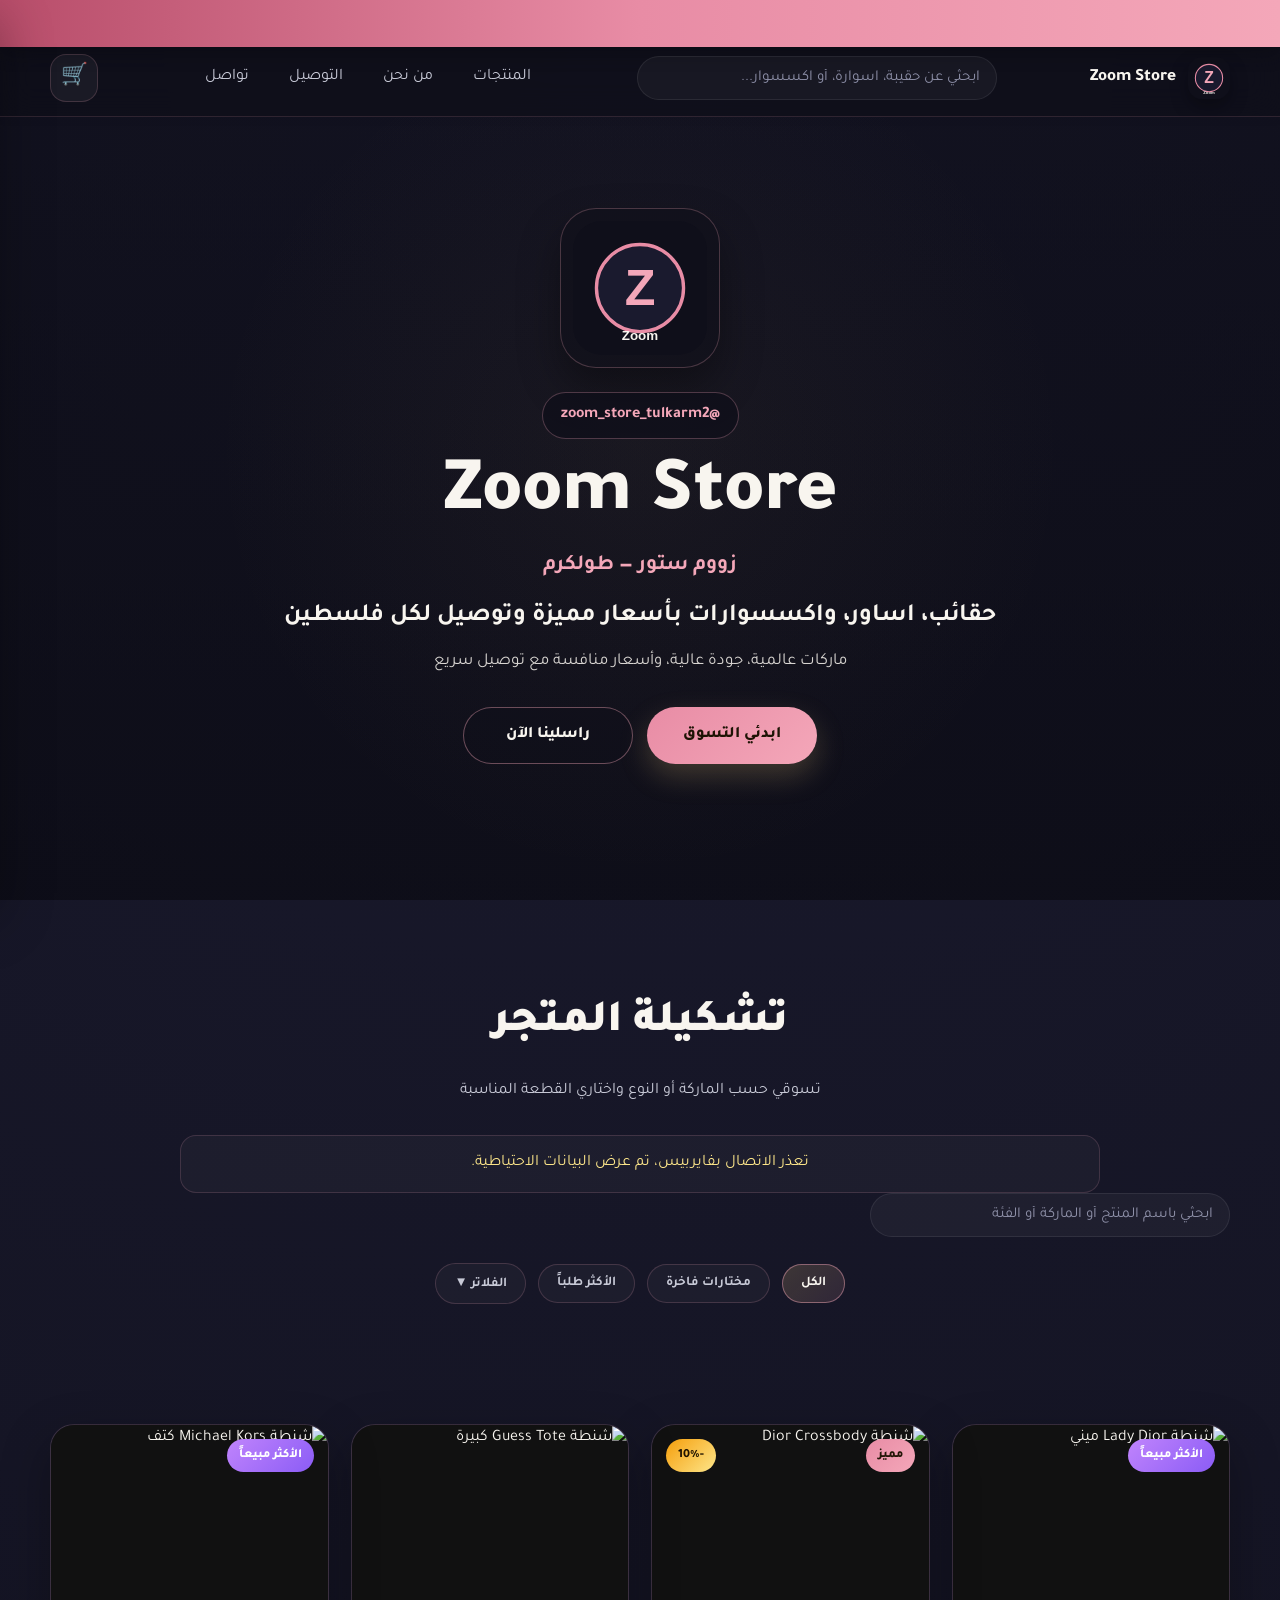
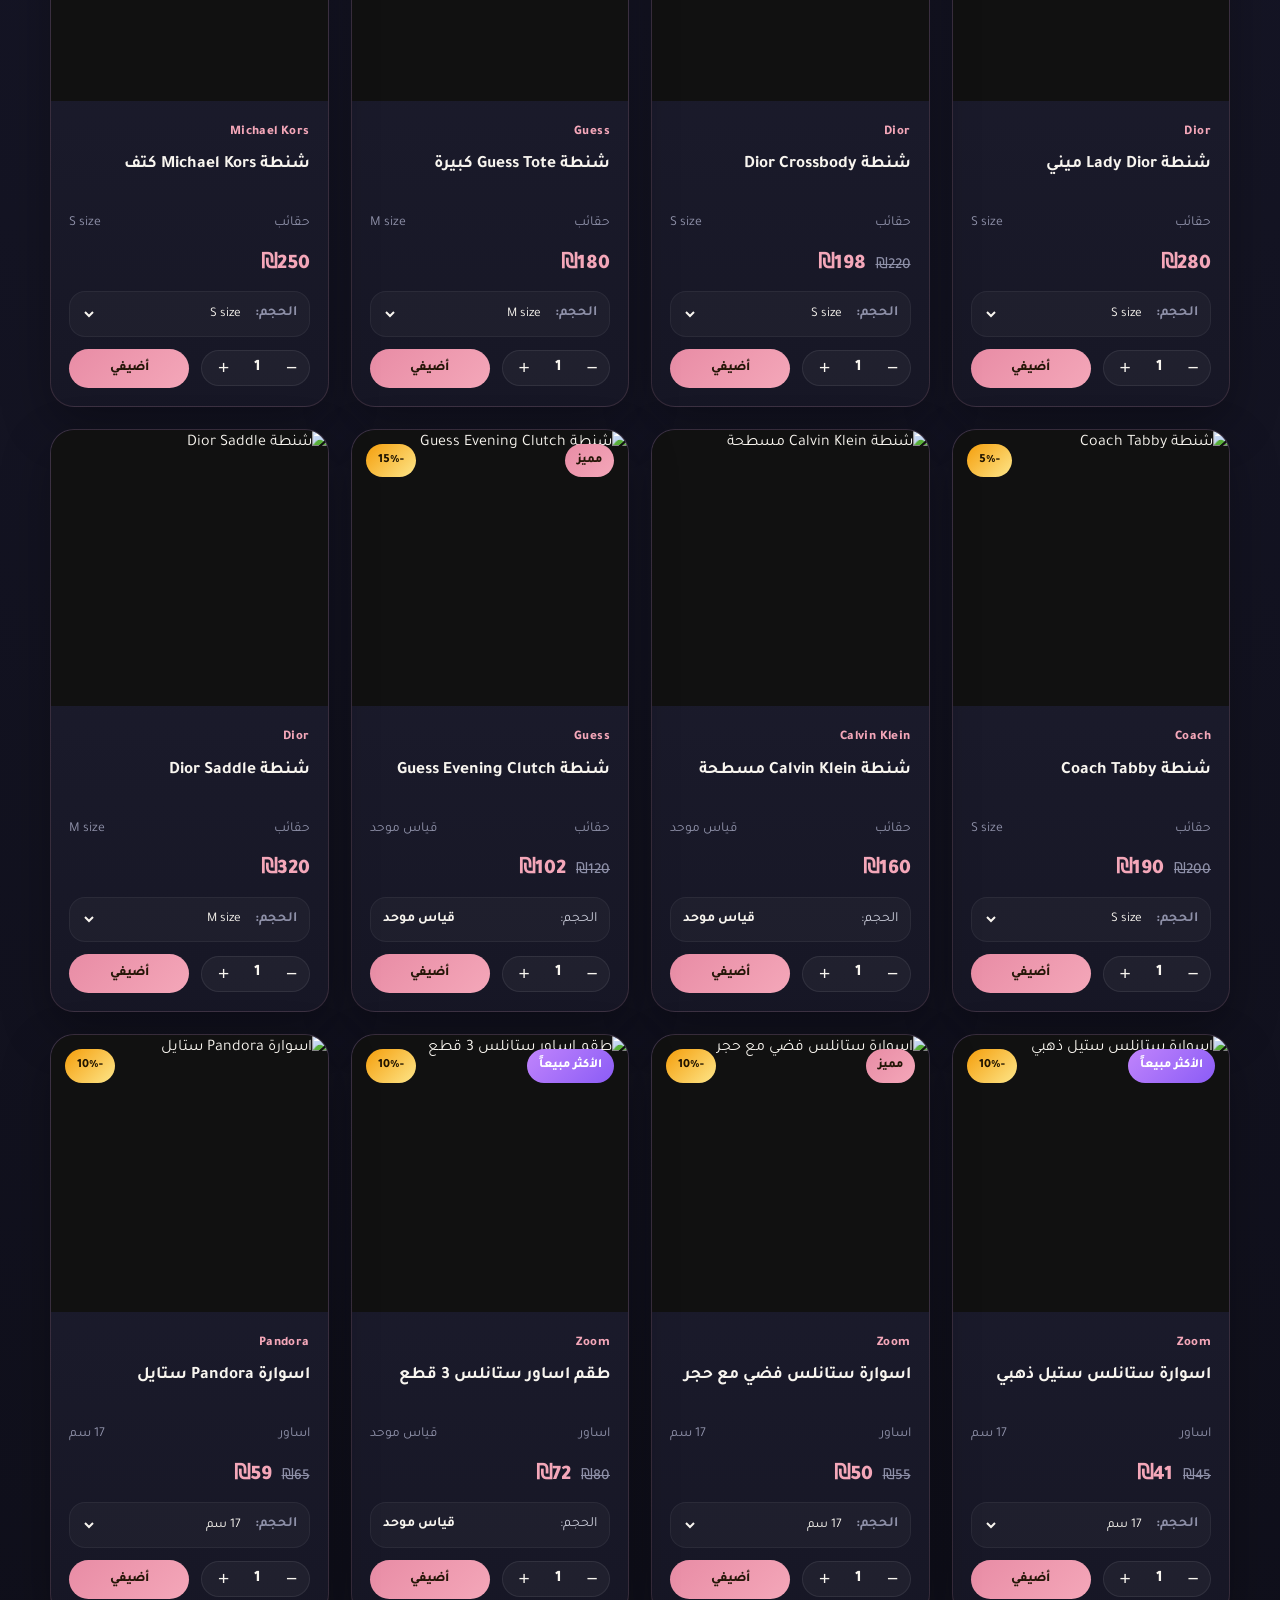
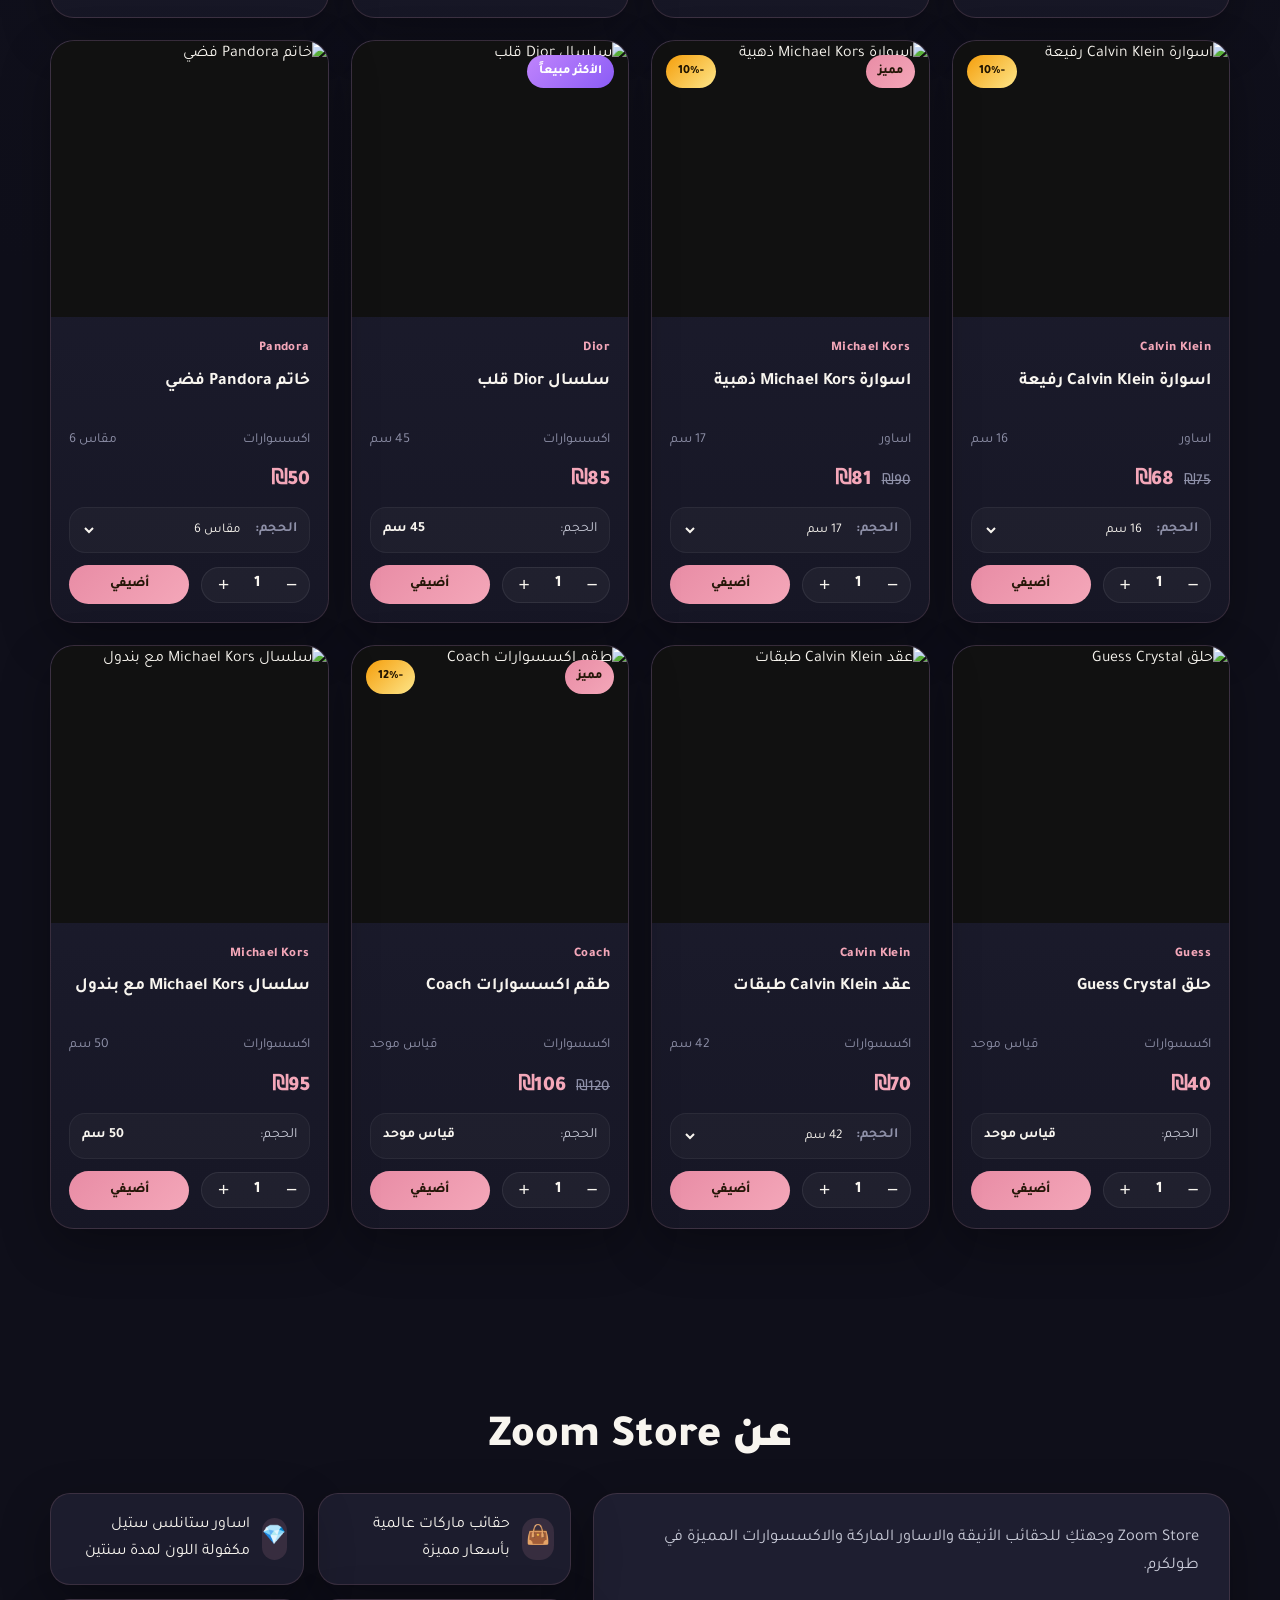
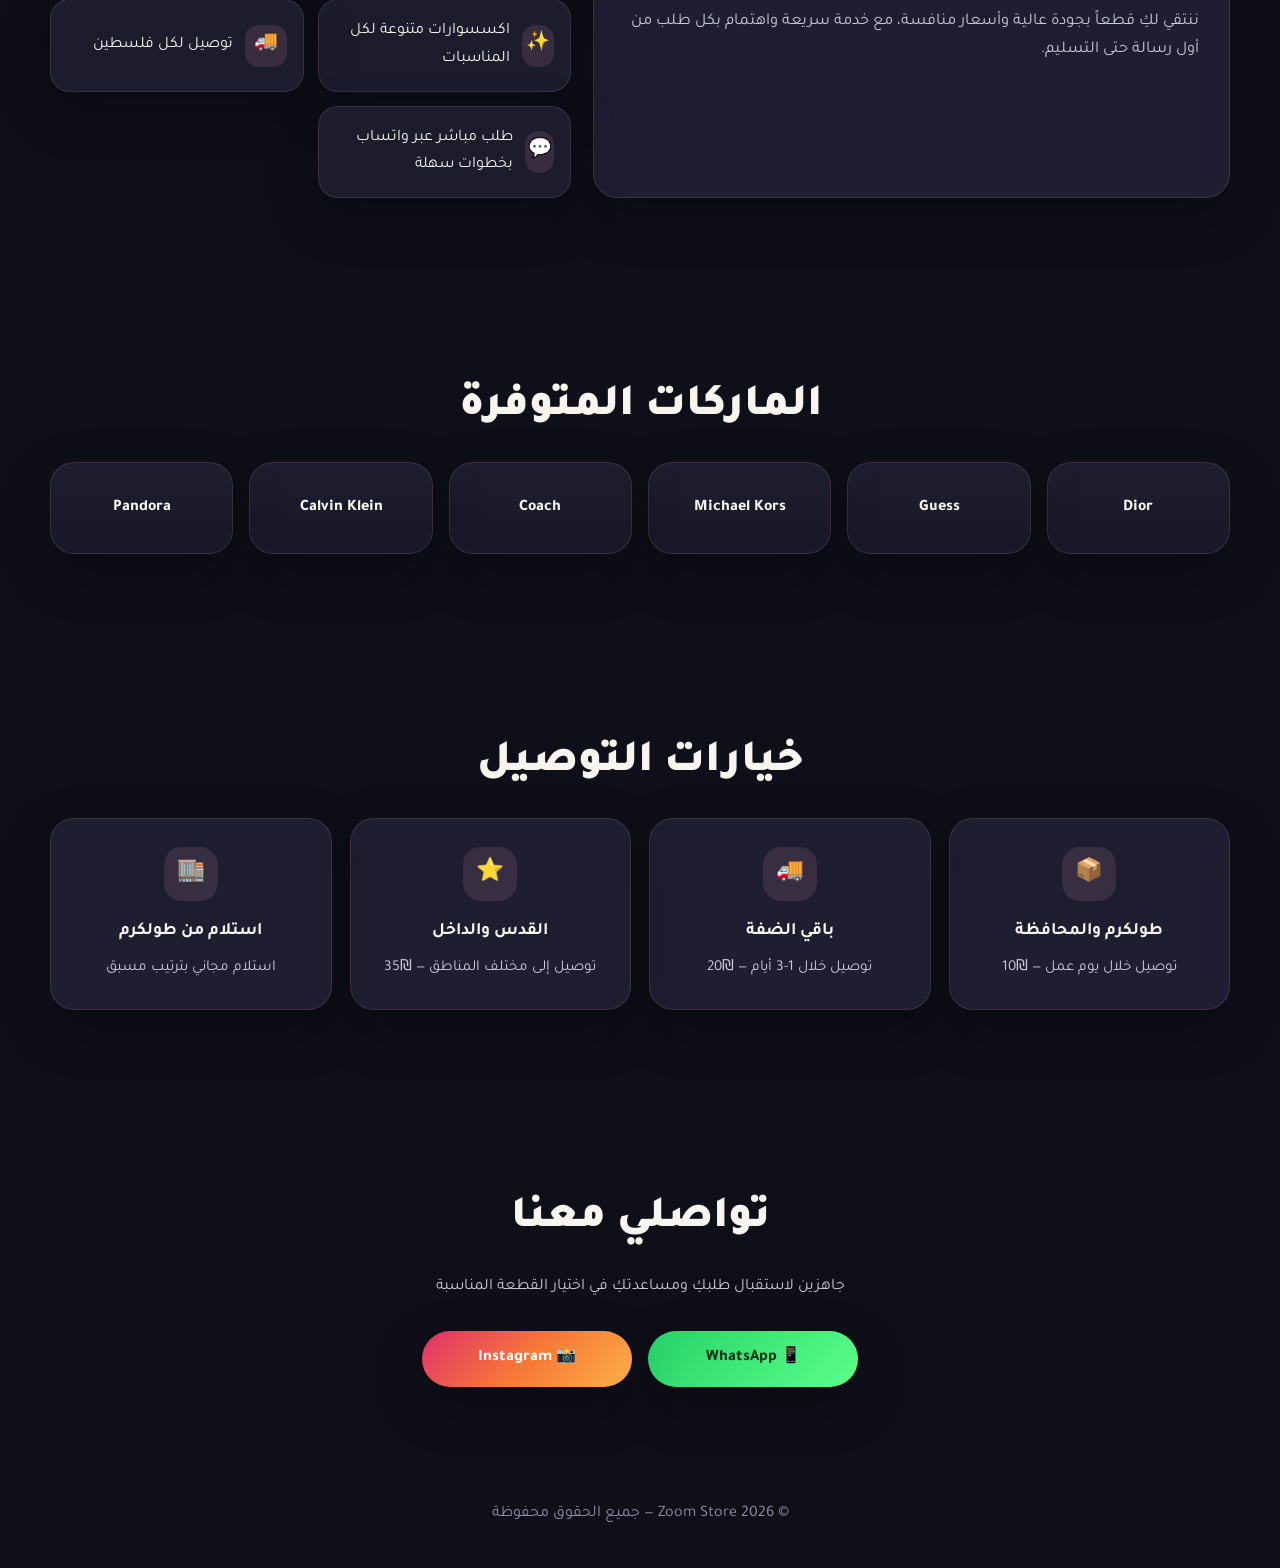
==== index.html @ 8edcf1ef "Initial commit: Zoom Store e-commerce site - Adapted from moonjewelry template for zoom_store_tulkar" ====
﻿<!DOCTYPE html>
<html lang="ar" dir="rtl">
<head>
    <meta charset="UTF-8">
    <meta name="viewport" content="width=device-width, initial-scale=1.0">
    <title>Zoom Store | زووم ستور</title>
    <meta name="description" content="متجر Zoom Store للساعات والحقائب والاكسسوارات الفاخرة في فلسطين.">
    <link rel="preconnect" href="https://fonts.googleapis.com">
    <link rel="preconnect" href="https://fonts.gstatic.com" crossorigin>
    <link href="https://fonts.googleapis.com/css2?family=Tajawal:wght@300;400;500;700;800;900&display=swap" rel="stylesheet">
    <link rel="icon" href="data:image/svg+xml,%3Csvg xmlns='http://www.w3.org/2000/svg' viewBox='0 0 160 160'%3E%3Crect width='160' height='160' rx='34' fill='%230f0f1a'/%3E%3Ccircle cx='80' cy='80' r='52' fill='%231a1a2e' stroke='%23e88ca5' stroke-width='4'/%3E%3Ctext x='80' y='100' text-anchor='middle' font-family='Tajawal,sans-serif' font-size='60' font-weight='900' fill='%23f4a7b9'%3EZ%3C/text%3E%3Ctext x='80' y='142' text-anchor='middle' font-family='Tajawal,sans-serif' font-size='16' font-weight='700' fill='%23f8f5ef'%3EZoom%3C/text%3E%3C/svg%3E">
    <link rel="stylesheet" href="style.css">
</head>
<body>
    <div class="discount-banner" id="discountBanner" style="display:none;">
        <div class="banner-scroll"><span id="bannerText"></span></div>
    </div>

    <nav class="navbar" id="navbar">
        <div class="container nav-container">
            <a href="#" class="logo">
                <img src="data:image/svg+xml,%3Csvg xmlns='http://www.w3.org/2000/svg' viewBox='0 0 160 160'%3E%3Crect width='160' height='160' rx='34' fill='%230f0f1a'/%3E%3Ccircle cx='80' cy='80' r='52' fill='%231a1a2e' stroke='%23e88ca5' stroke-width='4'/%3E%3Ctext x='80' y='100' text-anchor='middle' font-family='Tajawal,sans-serif' font-size='60' font-weight='900' fill='%23f4a7b9'%3EZ%3C/text%3E%3Ctext x='80' y='142' text-anchor='middle' font-family='Tajawal,sans-serif' font-size='16' font-weight='700' fill='%23f8f5ef'%3EZoom%3C/text%3E%3C/svg%3E" alt="Zoom Store" class="logo-img" id="logoImg">
                <span id="logoText" class="logo-text">Zoom Store</span>
            </a>
            <div class="nav-search">
                <input type="text" id="navSearchInput" placeholder="ابحثي عن حقيبة، اسوارة، أو اكسسوار..." autocomplete="off">
                <div class="search-dropdown" id="navSearchDropdown"></div>
            </div>
            <ul class="nav-links">
                <li><a href="#products">المنتجات</a></li>
                <li><a href="#about">من نحن</a></li>
                <li><a href="#delivery">التوصيل</a></li>
                <li><a href="#contact">تواصل</a></li>
            </ul>
            <div class="cart-icon" id="cartIcon" onclick="toggleCart()">🛒<span class="cart-badge" id="cartBadge" style="display:none;">0</span></div>
            <button class="mobile-menu-btn" onclick="toggleMobileMenu()">☰</button>
        </div>
    </nav>

    <div class="mobile-menu" id="mobileMenu">
        <a href="#products" onclick="toggleMobileMenu()">المنتجات</a>
        <a href="#about" onclick="toggleMobileMenu()">من نحن</a>
        <a href="#delivery" onclick="toggleMobileMenu()">التوصيل</a>
        <a href="#contact" onclick="toggleMobileMenu()">تواصل</a>
    </div>

    <section class="hero">
        <div class="hero-overlay"></div>
        <div class="hero-content">
            <div class="hero-logo-shell">
                <img src="data:image/svg+xml,%3Csvg xmlns='http://www.w3.org/2000/svg' viewBox='0 0 160 160'%3E%3Crect width='160' height='160' rx='34' fill='%230f0f1a'/%3E%3Ccircle cx='80' cy='80' r='52' fill='%231a1a2e' stroke='%23e88ca5' stroke-width='4'/%3E%3Ctext x='80' y='100' text-anchor='middle' font-family='Tajawal,sans-serif' font-size='60' font-weight='900' fill='%23f4a7b9'%3EZ%3C/text%3E%3Ctext x='80' y='142' text-anchor='middle' font-family='Tajawal,sans-serif' font-size='16' font-weight='700' fill='%23f8f5ef'%3EZoom%3C/text%3E%3C/svg%3E" id="heroLogo" alt="Zoom Store" class="hero-logo-img">
            </div>
            <span class="hero-kicker">@zoom_store_tulkarm2</span>
            <h1 id="heroTitle">Zoom Store</h1>
            <p class="hero-arabic">زووم ستور — طولكرم</p>
            <p class="hero-subtitle" id="heroSubtitle">حقائب، اساور، واكسسوارات بأسعار مميزة وتوصيل لكل فلسطين</p>
            <p class="hero-tagline">ماركات عالمية، جودة عالية، وأسعار منافسة مع توصيل سريع</p>
            <div class="hero-actions">
                <a href="#products" class="btn-primary">ابدئي التسوق</a>
                <a href="#contact" class="btn-secondary-outline">راسلينا الآن</a>
            </div>
        </div>
    </section>

    <section id="products" class="filter-section">
        <div class="container">
            <h2 class="section-title">تشكيلة المتجر</h2>
            <p class="section-subtitle">تسوقي حسب الماركة أو النوع واختاري القطعة المناسبة</p>
            <p class="store-notice" id="storeNotice" style="display:none;"></p>
            <div class="products-search">
                <input type="text" id="productsSearchInput" placeholder="ابحثي باسم المنتج أو الماركة أو الفئة" autocomplete="off">
                <div class="search-dropdown" id="productsSearchDropdown"></div>
            </div>
            <div class="filter-toggle-bar">
                <button class="filter-btn active" data-filter="all" onclick="filterProducts('all')">الكل</button>
                <button class="filter-btn status-btn" data-filter="special" onclick="filterProducts('special')">مختارات فاخرة</button>
                <button class="filter-btn status-btn" data-filter="bestseller" onclick="filterProducts('bestseller')">الأكثر طلباً</button>
                <button class="filter-toggle-btn" onclick="toggleFilters()">الفلاتر ▼</button>
            </div>
            <div class="filter-panel" id="filterPanel" style="display:none;">
                <div class="filter-group">
                    <h4>الماركة</h4>
                    <div id="brandFilters"></div>
                </div>
                <div class="filter-group">
                    <h4>النوع</h4>
                    <div id="categoryFilters"></div>
                </div>
            </div>
        </div>
    </section>

    <section class="products-section">
        <div class="container products-shell">
            <div class="store-loading" id="storeLoading">
                <div class="spinner"></div>
                <p>جاري تحميل تشكيلات Zoom Store...</p>
            </div>
            <div class="products-grid" id="productsGrid"></div>
        </div>
    </section>

    <section id="about" class="about-section">
        <div class="container">
            <h2 class="section-title">عن Zoom Store</h2>
            <div class="about-content">
                <div class="about-text-card">
                    <p id="aboutText">Zoom Store وجهتكِ لتنسيق إطلالة راقية تجمع بين الساعات الفاخرة والحقائب الراقية والاكسسوارات اليومية.<br><br>ننتقي لكِ قطعاً أصلية بتفاصيل ذهبية أنيقة، مع خدمة سريعة واهتمام بكل طلب من أول رسالة حتى التسليم.</p>
                </div>
                <div class="about-features">
                    <div class="feature"><span class="feature-icon">👜</span><span>حقائب ماركات عالمية بأسعار مميزة</span></div>
                    <div class="feature"><span class="feature-icon">💎</span><span>اساور ستانلس ستيل مكفولة اللون لمدة سنتين</span></div>
                    <div class="feature"><span class="feature-icon">✨</span><span>اكسسوارات متنوعة لكل المناسبات</span></div>
                    <div class="feature"><span class="feature-icon">🚚</span><span>توصيل لكل فلسطين</span></div>
                    <div class="feature"><span class="feature-icon">💬</span><span>طلب مباشر عبر واتساب بخطوات سهلة</span></div>
                </div>
            </div>
        </div>
    </section>

    <section class="brands-section">
        <div class="container">
            <h2 class="section-title">الماركات المتوفرة</h2>
            <div class="brands-grid" id="brandsGrid"></div>
        </div>
    </section>

    <section id="delivery" class="delivery-section">
        <div class="container">
            <h2 class="section-title">خيارات التوصيل</h2>
            <div class="delivery-grid">
                <div class="delivery-card"><span class="delivery-icon">📦</span><h3>طولكرم والمحافظة</h3><p>توصيل خلال يوم عمل — ₪10</p></div>
                <div class="delivery-card"><span class="delivery-icon">🚚</span><h3>باقي الضفة</h3><p>توصيل خلال 1-3 أيام — ₪20</p></div>
                <div class="delivery-card"><span class="delivery-icon">⭐</span><h3>القدس والداخل</h3><p>توصيل إلى مختلف المناطق — ₪35</p></div>
                <div class="delivery-card"><span class="delivery-icon">🏬</span><h3>استلام من طولكرم</h3><p>استلام مجاني بترتيب مسبق</p></div>
            </div>
        </div>
    </section>

    <section id="contact" class="contact-section">
        <div class="container">
            <h2 class="section-title">تواصلي معنا</h2>
            <p class="section-subtitle">جاهزين لاستقبال طلبكِ ومساعدتكِ في اختيار القطعة المناسبة</p>
            <div class="social-links">
                <a href="https://wa.me/0599000000" class="social-btn whatsapp" target="_blank" id="whatsappLink"><span>📱 WhatsApp</span></a>
                <a href="https://www.instagram.com/zoom_store_tulkarm2" class="social-btn instagram" target="_blank" id="instagramLink"><span>📸 Instagram</span></a>
            </div>
        </div>
    </section>

    <div class="modal-overlay pdp-overlay" id="pdpModal" style="display:none;" onclick="closePDP(event)">
        <div class="pdp-modal" onclick="event.stopPropagation()">
            <button class="pdp-close" onclick="closePDP()">✕</button>
            <div class="pdp-content">
                <div class="pdp-image" id="pdpImage"></div>
                <div class="pdp-info">
                    <span class="product-brand" id="pdpBrand"></span>
                    <h2 id="pdpName"></h2>
                    <div class="pdp-meta" id="pdpMeta"></div>
                    <div class="pdp-size-section" id="pdpSizeSection" style="display:none;">
                        <label>القياس:</label>
                        <div class="pdp-size-options" id="pdpSizes"></div>
                    </div>
                    <div class="pdp-price" id="pdpPrice"></div>
                    <div class="pdp-qty">
                        <label>الكمية:</label>
                        <div class="qty-selector">
                            <button onclick="changePDPQty(-1)">−</button>
                            <span id="pdpQty">1</span>
                            <button onclick="changePDPQty(1)">+</button>
                        </div>
                    </div>
                    <button class="btn-add-cart pdp-add-btn" id="pdpAddBtn" onclick="addFromPDP()">أضيفي إلى السلة</button>
                </div>
            </div>
        </div>
    </div>

    <div class="cart-overlay" id="cartOverlay" onclick="toggleCart()"></div>
    <div class="cart-sidebar" id="cartSidebar">
        <div class="cart-header">
            <h3>سلة التسوق</h3>
            <button class="cart-close" onclick="toggleCart()">✕</button>
        </div>
        <div class="cart-items" id="cartItems">
            <div class="cart-empty"><span>🛒</span><p>السلة فارغة</p></div>
        </div>
        <div class="cart-footer" id="cartFooter" style="display:none;">
            <div class="cart-total"><span>المجموع:</span><span id="cartTotal">₪0</span></div>
            <a href="checkout.html" class="btn-checkout" id="checkoutBtn">إتمام الطلب</a>
            <button class="btn-clear-cart" onclick="clearCart()">تفريغ السلة</button>
        </div>
    </div>

    <footer class="footer">
        <div class="container">
            <p>© 2026 Zoom Store — جميع الحقوق محفوظة</p>
        </div>
    </footer>

    <script src="https://www.gstatic.com/firebasejs/10.7.0/firebase-app-compat.js"></script>
    <script src="https://www.gstatic.com/firebasejs/10.7.0/firebase-firestore-compat.js"></script>
    <script src="firebase-config.js"></script>
    <script src="data.js"></script>
    <script src="script.js"></script>
</body>
</html>
---- style.css ----
﻿:root {
    --primary: #e88ca5;
    --accent: #f4a7b9;
    --primary-dark: #c06a82;
    --bg: #0f0f1a;
    --bg-soft: #161625;
    --card: #1e1e30;
    --card-alt: #24243a;
    --text: #f8f5ef;
    --text-light: #c8cad7;
    --muted: #8e90a8;
    --border: rgba(244, 167, 185, 0.14);
    --success: #22c55e;
    --danger: #ef4444;
    --shadow: 0 18px 50px rgba(0, 0, 0, 0.3);
    --radius: 20px;
    --transition: all 0.3s ease;
}

* { margin: 0; padding: 0; box-sizing: border-box; }
html { scroll-behavior: smooth; }
body { font-family: 'Tajawal', sans-serif; background: radial-gradient(circle at top, #1a1a2e, #0f0f1a 55%); color: var(--text); line-height: 1.7; overflow-x: hidden; }
a { color: inherit; }
img { max-width: 100%; }
.container { max-width: 1220px; margin: 0 auto; padding: 0 20px; }

.discount-banner { position: fixed; top: 0; left: 0; right: 0; z-index: 1200; background: linear-gradient(90deg, #b84d6a, #e88ca5, #f4a7b9); color: #3d0f1e; padding: 10px 0; overflow: hidden; box-shadow: 0 8px 18px rgba(0,0,0,0.2); }
.banner-scroll { display: inline-block; white-space: nowrap; animation: scrollBanner 28s linear infinite; font-weight: 800; padding-right: 100vw; }
@keyframes scrollBanner { 0% { transform: translateX(0); } 100% { transform: translateX(-50%); } }
body.has-banner .navbar { top: 40px; }
body.has-banner .hero { padding-top: 120px; }

.navbar { position: fixed; top: 0; inset-inline: 0; z-index: 1100; background: rgba(15, 15, 26, 0.82); backdrop-filter: blur(16px); border-bottom: 1px solid var(--border); padding: 14px 0; }
.nav-container { display: flex; align-items: center; justify-content: space-between; gap: 18px; }
.logo { display: flex; align-items: center; gap: 12px; text-decoration: none; min-width: 0; }
.logo-img { width: 42px; height: 42px; border-radius: 14px; object-fit: cover; box-shadow: 0 8px 18px rgba(0,0,0,0.28); }
.logo-text { font-size: 1.08rem; font-weight: 800; color: var(--text); white-space: nowrap; }
.nav-links { display: flex; list-style: none; gap: 12px; }
.nav-links a { padding: 9px 14px; text-decoration: none; color: var(--text-light); border-radius: 999px; transition: var(--transition); }
.nav-links a:hover { color: var(--text); background: rgba(244, 167, 185, 0.1); }
.mobile-menu-btn { display: none; background: none; border: none; color: var(--accent); font-size: 1.9rem; cursor: pointer; }
.mobile-menu { display: none; position: fixed; top: 74px; inset-inline: 14px; z-index: 1090; flex-direction: column; gap: 8px; background: rgba(24, 24, 39, 0.96); border: 1px solid var(--border); border-radius: 20px; box-shadow: var(--shadow); padding: 14px; }
.mobile-menu.active { display: flex; }
.mobile-menu a { text-decoration: none; color: var(--text-light); padding: 10px 12px; border-radius: 12px; }
.mobile-menu a:hover { background: rgba(244, 167, 185, 0.1); color: var(--text); }
body.has-banner .mobile-menu { top: 114px; }

.nav-search, .products-search { position: relative; flex: 1; max-width: 360px; }
.nav-search input, .products-search input { width: 100%; border: 1px solid rgba(255,255,255,0.08); background: rgba(255,255,255,0.04); color: var(--text); padding: 12px 16px; border-radius: 999px; font-family: inherit; font-size: 0.95rem; transition: var(--transition); }
.nav-search input::placeholder, .products-search input::placeholder { color: var(--muted); }
.nav-search input:focus, .products-search input:focus { outline: none; border-color: rgba(244, 167, 185, 0.45); box-shadow: 0 0 0 4px rgba(244, 167, 185, 0.08); }
.search-dropdown { position: absolute; top: calc(100% + 10px); right: 0; left: 0; background: var(--card); border: 1px solid var(--border); border-radius: 20px; box-shadow: var(--shadow); display: none; overflow: hidden; z-index: 40; }
.search-dropdown.active { display: block; }
.search-item { display: flex; align-items: center; gap: 12px; padding: 14px 16px; cursor: pointer; transition: var(--transition); border-bottom: 1px solid rgba(255,255,255,0.04); }
.search-item:last-child { border-bottom: none; }
.search-item:hover { background: rgba(244, 167, 185, 0.08); }
.search-item img { width: 52px; height: 52px; border-radius: 14px; object-fit: cover; background: #111; }
.search-item-info h4 { font-size: 0.95rem; margin-bottom: 3px; }
.search-item-info span { color: var(--muted); font-size: 0.82rem; }

.hero { min-height: 100vh; position: relative; display: flex; align-items: center; justify-content: center; text-align: center; padding: 96px 20px 48px; background: linear-gradient(rgba(10,10,18,0.46), rgba(10,10,18,0.7)), url('https://images.unsplash.com/photo-1523170335258-f5ed11844a49?w=1600&h=900&fit=crop') center/cover no-repeat; }
.hero-overlay { position: absolute; inset: 0; background: radial-gradient(circle at center, rgba(201, 169, 110, 0.05), transparent 55%); }
.hero-content { position: relative; z-index: 2; max-width: 900px; }
.hero-logo-shell { width: 160px; height: 160px; margin: 0 auto 24px; padding: 12px; border-radius: 36px; background: rgba(15, 15, 26, 0.6); border: 1px solid rgba(244, 167, 185, 0.25); box-shadow: 0 20px 40px rgba(0,0,0,0.35); }
.hero-logo-img { width: 100%; height: 100%; border-radius: 28px; object-fit: cover; }
.hero-kicker { display: inline-flex; align-items: center; gap: 8px; padding: 9px 18px; border-radius: 999px; background: rgba(15, 15, 26, 0.72); color: var(--accent); border: 1px solid rgba(244, 167, 185, 0.28); font-weight: 700; margin-bottom: 18px; }
.hero h1 { font-size: clamp(2.6rem, 6vw, 4.8rem); line-height: 1.05; margin-bottom: 10px; font-weight: 900; }
.hero-arabic { font-size: 1.35rem; color: var(--accent); margin-bottom: 12px; font-weight: 700; }
.hero-subtitle { font-size: clamp(1.1rem, 2.5vw, 1.55rem); color: var(--text); margin-bottom: 10px; font-weight: 700; }
.hero-tagline { max-width: 760px; margin: 0 auto 30px; color: rgba(248,245,239,0.86); font-size: 1.05rem; }
.hero-actions { display: flex; justify-content: center; flex-wrap: wrap; gap: 14px; }
.btn-primary, .btn-secondary-outline { display: inline-flex; align-items: center; justify-content: center; min-width: 170px; padding: 14px 28px; border-radius: 999px; text-decoration: none; font-weight: 800; transition: var(--transition); }
.btn-primary { background: linear-gradient(135deg, var(--primary), var(--accent)); color: #1d1304; box-shadow: 0 12px 28px rgba(201,169,110,0.26); }
.btn-secondary-outline { border: 1px solid rgba(244, 167, 185, 0.4); color: var(--text); background: rgba(15,15,26,0.35); }
.btn-primary:hover, .btn-secondary-outline:hover { transform: translateY(-3px); }

section { padding: 86px 0; }
.section-title { text-align: center; font-size: clamp(2rem, 4vw, 2.8rem); margin-bottom: 16px; font-weight: 900; color: var(--text); }
.section-subtitle { text-align: center; color: var(--text-light); max-width: 720px; margin: 0 auto 30px; }

.filter-section { padding-bottom: 34px; }
.filter-toggle-bar { display: flex; flex-wrap: wrap; gap: 12px; justify-content: center; align-items: center; margin-top: 26px; }
.filter-btn, .filter-toggle-btn { border: 1px solid rgba(244, 167, 185, 0.18); background: rgba(255,255,255,0.03); color: var(--text-light); padding: 10px 18px; border-radius: 999px; font-family: inherit; font-weight: 700; cursor: pointer; transition: var(--transition); }
.filter-btn:hover, .filter-toggle-btn:hover, .filter-btn.active { background: linear-gradient(135deg, rgba(201,169,110,0.22), rgba(244,167,185,0.12)); color: var(--text); border-color: rgba(244, 167, 185, 0.45); }
.filter-panel { margin-top: 22px; background: rgba(30, 30, 48, 0.9); border: 1px solid var(--border); border-radius: var(--radius); padding: 24px; box-shadow: var(--shadow); }
.filter-group + .filter-group { margin-top: 18px; }
.filter-group h4 { color: var(--accent); margin-bottom: 12px; font-size: 1.02rem; }
.filter-group > div { display: flex; flex-wrap: wrap; gap: 10px; }
.store-notice { max-width: 920px; margin: 18px auto 0; padding: 14px 18px; border-radius: 16px; border: 1px solid rgba(244,167,185,0.16); background: rgba(255,255,255,0.03); text-align: center; }
.store-notice.warning { color: #fde68a; }
.store-notice.error { color: #fecaca; }

.products-shell { position: relative; }
.store-loading { min-height: 220px; display: flex; flex-direction: column; align-items: center; justify-content: center; gap: 14px; color: var(--text-light); }
.spinner { width: 52px; height: 52px; border: 4px solid rgba(244,167,185,0.16); border-top-color: var(--accent); border-radius: 50%; animation: spin 0.8s linear infinite; }
@keyframes spin { from { transform: rotate(0); } to { transform: rotate(360deg); } }
.products-grid { display: grid; grid-template-columns: repeat(4, minmax(0, 1fr)); gap: 22px; }
.products-grid.is-loading { opacity: 0.3; }
.empty-products { grid-column: 1 / -1; text-align: center; padding: 50px 20px; background: var(--card); border-radius: var(--radius); border: 1px solid var(--border); color: var(--text-light); }
.product-card { position: relative; display: flex; flex-direction: column; background: linear-gradient(180deg, rgba(30,30,48,0.98), rgba(23,23,38,0.98)); border: 1px solid var(--border); border-radius: 24px; overflow: hidden; box-shadow: var(--shadow); transition: var(--transition); min-height: 100%; }
.product-card:hover { transform: translateY(-6px); border-color: rgba(244, 167, 185, 0.3); }
.product-card.sold-out { opacity: 0.74; }
.product-image { aspect-ratio: 1 / 1; overflow: hidden; background: #111; }
.product-image img { width: 100%; height: 100%; object-fit: cover; transition: transform 0.5s ease; }
.product-card:hover .product-image img { transform: scale(1.06); }
.product-info { padding: 18px 18px 8px; }
.product-brand { display: inline-block; font-size: 0.82rem; font-weight: 800; color: var(--accent); letter-spacing: 0.03em; margin-bottom: 6px; }
.product-info h3 { font-size: 1.08rem; margin-bottom: 10px; min-height: 52px; }
.product-meta { display: flex; justify-content: space-between; gap: 10px; color: var(--muted); font-size: 0.86rem; margin-bottom: 12px; }
.product-price, .pdp-price { display: flex; flex-wrap: wrap; align-items: baseline; gap: 10px; font-size: 1.3rem; font-weight: 900; color: var(--accent); }
.original-price { color: var(--muted); font-size: 0.95rem; text-decoration: line-through; font-weight: 500; }
.discount-badge, .status-badge { position: absolute; top: 14px; padding: 6px 12px; border-radius: 999px; font-size: 0.78rem; font-weight: 800; z-index: 2; }
.discount-badge { left: 14px; background: linear-gradient(135deg, #f59e0b, #fde68a); color: #1f1301; }
.status-badge { right: 14px; color: #fff; }
.status-badge.bestseller { background: linear-gradient(135deg, #c084fc, #8b5cf6); }
.status-badge.special { background: linear-gradient(135deg, #e88ca5, #f4a7b9); color: #241607; }
.status-badge.soldout { background: linear-gradient(135deg, #6b7280, #9ca3af); }
.product-card-controls { padding: 0 18px 12px; }
.card-size-selector, .card-size-single { background: rgba(255,255,255,0.03); border: 1px solid rgba(255,255,255,0.05); border-radius: 16px; padding: 10px 12px; color: var(--text-light); font-size: 0.88rem; }
.card-size-selector { display: flex; align-items: center; gap: 10px; }
.card-size-selector label { color: var(--muted); font-weight: 700; }
.size-select { flex: 1; background: transparent; border: none; color: var(--text); font-family: inherit; }
.size-select:focus { outline: none; }
.card-size-single { display: flex; align-items: center; justify-content: space-between; }
.card-size-single strong { color: var(--text); }
.product-card-actions { margin-top: auto; display: grid; grid-template-columns: 1fr auto; gap: 12px; align-items: center; padding: 0 18px 18px; }
.qty-selector { display: inline-flex; align-items: center; background: rgba(255,255,255,0.04); border: 1px solid rgba(255,255,255,0.08); border-radius: 999px; overflow: hidden; }
.qty-selector button { width: 34px; height: 34px; border: none; background: transparent; color: var(--text); font-size: 1.2rem; cursor: pointer; transition: var(--transition); }
.qty-selector button:hover { background: rgba(244,167,185,0.12); color: var(--accent); }
.qty-selector span { min-width: 34px; text-align: center; font-weight: 800; }
.btn-add-cart { min-width: 120px; padding: 11px 16px; border: none; border-radius: 999px; background: linear-gradient(135deg, var(--primary), var(--accent)); color: #241607; font-family: inherit; font-weight: 800; cursor: pointer; transition: var(--transition); }
.btn-add-cart:hover:not(:disabled) { transform: translateY(-2px); box-shadow: 0 12px 22px rgba(201,169,110,0.22); }
.btn-add-cart:disabled { opacity: 0.55; cursor: not-allowed; }
.btn-add-cart.added { background: linear-gradient(135deg, #22c55e, #86efac); color: #062b12; }

.about-content { display: grid; grid-template-columns: 1.1fr 0.9fr; gap: 22px; align-items: stretch; }
.about-text-card, .delivery-card, .brand-tile { background: var(--card); border: 1px solid var(--border); border-radius: 24px; box-shadow: var(--shadow); }
.about-text-card { padding: 30px; color: var(--text-light); font-size: 1.03rem; }
.about-features { display: grid; grid-template-columns: repeat(2, minmax(0, 1fr)); gap: 14px; }
.feature { display: flex; align-items: center; gap: 12px; background: rgba(30,30,48,0.9); border: 1px solid var(--border); border-radius: 20px; padding: 18px 16px; color: var(--text); box-shadow: var(--shadow); }
.feature-icon { width: 42px; height: 42px; display: inline-flex; align-items: center; justify-content: center; border-radius: 14px; background: rgba(244,167,185,0.12); font-size: 1.2rem; }

.brands-grid { display: grid; grid-template-columns: repeat(6, minmax(0, 1fr)); gap: 16px; }
.brand-tile { display: flex; align-items: center; justify-content: center; min-height: 92px; padding: 18px; text-align: center; font-weight: 800; color: var(--text); background: linear-gradient(180deg, rgba(30,30,48,0.98), rgba(24,24,40,0.98)); }
.brand-tile span { font-size: 1rem; }
.brand-logo { max-height: 38px; width: auto; filter: grayscale(100%) brightness(2); }

.delivery-grid { display: grid; grid-template-columns: repeat(4, minmax(0, 1fr)); gap: 18px; }
.delivery-card { padding: 28px 22px; text-align: center; }
.delivery-icon { width: 54px; height: 54px; display: inline-flex; align-items: center; justify-content: center; border-radius: 18px; background: rgba(244,167,185,0.12); font-size: 1.4rem; margin-bottom: 16px; }
.delivery-card h3 { margin-bottom: 8px; font-size: 1.1rem; }
.delivery-card p { color: var(--text-light); font-size: 0.95rem; }

.social-links { display: flex; justify-content: center; gap: 16px; flex-wrap: wrap; }
.social-btn { min-width: 210px; padding: 14px 22px; border-radius: 999px; text-decoration: none; font-weight: 800; display: inline-flex; align-items: center; justify-content: center; transition: var(--transition); box-shadow: var(--shadow); }
.social-btn.whatsapp { background: linear-gradient(135deg, #25d366, #5cff8a); color: #08311a; }
.social-btn.instagram { background: linear-gradient(135deg, #e1306c, #f77737, #fcb045); color: #fff; }
.social-btn:hover { transform: translateY(-4px); }

.cart-icon { position: relative; width: 48px; height: 48px; border-radius: 16px; border: 1px solid rgba(244,167,185,0.18); background: rgba(255,255,255,0.05); display: inline-flex; align-items: center; justify-content: center; font-size: 1.35rem; cursor: pointer; transition: var(--transition); flex-shrink: 0; }
.cart-icon:hover { border-color: rgba(244,167,185,0.42); transform: translateY(-2px); }
.cart-icon.cart-shake { animation: cartShake 0.55s ease; }
@keyframes cartShake { 0%,100% { transform: translateX(0); } 25% { transform: translateX(-5px); } 50% { transform: translateX(5px); } 75% { transform: translateX(-3px); } }
.cart-badge { position: absolute; top: -5px; left: -5px; min-width: 22px; height: 22px; padding: 0 6px; border-radius: 999px; background: linear-gradient(135deg, var(--accent), var(--primary)); color: #241607; align-items: center; justify-content: center; font-size: 0.76rem; font-weight: 900; box-shadow: 0 8px 18px rgba(0,0,0,0.25); }
.cart-overlay { position: fixed; inset: 0; background: rgba(0,0,0,0.6); opacity: 0; pointer-events: none; transition: var(--transition); z-index: 1190; }
.cart-overlay.active { opacity: 1; pointer-events: auto; }
.cart-sidebar { position: fixed; top: 0; left: 0; width: min(420px, 100vw); height: 100vh; background: rgba(18,18,30,0.98); border-right: 1px solid var(--border); transform: translateX(-100%); transition: var(--transition); z-index: 1200; display: flex; flex-direction: column; box-shadow: var(--shadow); }
.cart-sidebar.active { transform: translateX(0); }
.cart-header, .cart-footer { padding: 20px; border-bottom: 1px solid rgba(255,255,255,0.05); }
.cart-header { display: flex; align-items: center; justify-content: space-between; }
.cart-close, .cart-item-remove { background: none; border: none; color: var(--muted); cursor: pointer; }
.cart-close { font-size: 1.4rem; }
.cart-items { flex: 1; overflow-y: auto; padding: 20px; display: grid; gap: 14px; }
.cart-empty { min-height: 240px; display: flex; flex-direction: column; align-items: center; justify-content: center; gap: 12px; color: var(--text-light); text-align: center; }
.cart-empty span { font-size: 2.8rem; }
.cart-item { display: grid; grid-template-columns: 70px 1fr auto auto; gap: 12px; align-items: center; padding: 14px; background: var(--card); border: 1px solid var(--border); border-radius: 18px; }
.cart-item img { width: 70px; height: 70px; object-fit: cover; border-radius: 14px; background: #111; }
.cart-item-info h4 { margin-bottom: 5px; font-size: 0.95rem; }
.cart-item-brand { color: var(--muted); font-size: 0.82rem; display: block; margin-bottom: 8px; }
.cart-item-price { color: var(--accent); font-weight: 800; }
.cart-item-qty { display: inline-flex; align-items: center; border: 1px solid rgba(255,255,255,0.06); border-radius: 999px; overflow: hidden; }
.cart-item-qty button { width: 30px; height: 30px; border: none; background: transparent; color: var(--text); cursor: pointer; }
.cart-item-qty span { min-width: 30px; text-align: center; font-weight: 800; }
.cart-total { display: flex; align-items: center; justify-content: space-between; font-size: 1.05rem; font-weight: 800; margin-bottom: 14px; }
.btn-checkout, .btn-clear-cart { display: block; width: 100%; text-align: center; text-decoration: none; padding: 13px 18px; border-radius: 16px; font-weight: 800; font-family: inherit; transition: var(--transition); }
.btn-checkout { background: linear-gradient(135deg, var(--primary), var(--accent)); color: #241607; margin-bottom: 10px; }
.btn-checkout.disabled { pointer-events: none; opacity: 0.6; }
.btn-clear-cart { border: 1px solid rgba(255,255,255,0.08); background: rgba(255,255,255,0.03); color: var(--text); cursor: pointer; }

.modal-overlay { position: fixed; inset: 0; background: rgba(0,0,0,0.72); display: flex; align-items: center; justify-content: center; padding: 20px; z-index: 1300; }
.pdp-modal { width: min(980px, 100%); background: linear-gradient(180deg, rgba(30,30,48,1), rgba(20,20,34,1)); border: 1px solid var(--border); border-radius: 30px; box-shadow: var(--shadow); position: relative; overflow: hidden; }
.pdp-close { position: absolute; top: 16px; left: 16px; width: 42px; height: 42px; border: none; border-radius: 50%; background: rgba(255,255,255,0.06); color: var(--text); font-size: 1.2rem; cursor: pointer; z-index: 4; }
.pdp-content { display: grid; grid-template-columns: 1fr 1fr; }
.pdp-image { min-height: 420px; background: #111; }
.pdp-image img { width: 100%; height: 100%; object-fit: cover; }
.pdp-info { padding: 42px 36px; display: flex; flex-direction: column; gap: 18px; }
.pdp-info h2 { font-size: 2rem; line-height: 1.2; }
.pdp-meta { display: flex; gap: 10px; flex-wrap: wrap; color: var(--text-light); }
.pdp-meta span { padding: 8px 12px; background: rgba(255,255,255,0.04); border-radius: 999px; }
.pdp-size-section { display: flex; flex-direction: column; gap: 12px; }
.pdp-size-options { display: flex; flex-wrap: wrap; gap: 10px; }
.pdp-size-btn { border: 1px solid rgba(255,255,255,0.08); background: rgba(255,255,255,0.03); color: var(--text); border-radius: 999px; padding: 10px 14px; font-family: inherit; font-weight: 700; cursor: pointer; }
.pdp-size-btn.active { background: linear-gradient(135deg, rgba(201,169,110,0.25), rgba(244,167,185,0.12)); border-color: rgba(244,167,185,0.4); color: var(--accent); }
.pdp-qty { display: flex; align-items: center; justify-content: space-between; gap: 12px; }
.pdp-add-btn { width: 100%; padding: 14px 16px; margin-top: auto; }

.cart-bubble { position: fixed; z-index: 1400; background: linear-gradient(135deg, var(--primary), var(--accent)); color: #241607; padding: 10px 14px; border-radius: 999px; font-size: 0.85rem; font-weight: 800; box-shadow: 0 12px 26px rgba(0,0,0,0.24); transform: translate(-50%, -50%); opacity: 0; pointer-events: none; }
.cart-bubble.animate { animation: flyBubble 0.95s ease forwards; }
@keyframes flyBubble { 0% { opacity: 0; transform: translate(-50%, -50%) scale(0.8); } 10% { opacity: 1; } 100% { opacity: 0; transform: translate(calc(-50% + var(--bubble-dx)), calc(-50% + var(--bubble-dy))) scale(0.35); } }

.footer { padding: 28px 0 40px; color: var(--muted); text-align: center; }

@media (max-width: 1100px) {
    .products-grid { grid-template-columns: repeat(3, minmax(0, 1fr)); }
    .brands-grid { grid-template-columns: repeat(3, minmax(0, 1fr)); }
    .delivery-grid { grid-template-columns: repeat(2, minmax(0, 1fr)); }
}

@media (max-width: 900px) {
    .nav-links, .nav-search { display: none; }
    .mobile-menu-btn { display: block; }
    .about-content, .pdp-content { grid-template-columns: 1fr; }
    .about-features { grid-template-columns: 1fr; }
    .pdp-image { min-height: 300px; }
}

@media (max-width: 720px) {
    .products-grid { grid-template-columns: 1fr; }
    .brands-grid, .delivery-grid { grid-template-columns: 1fr 1fr; }
    .hero { min-height: auto; padding-top: 130px; padding-bottom: 80px; }
    .hero-logo-shell { width: 130px; height: 130px; }
    .product-card-actions { grid-template-columns: 1fr; }
    .cart-item { grid-template-columns: 62px 1fr auto; }
    .cart-item-remove { grid-column: 3; grid-row: 1; align-self: start; }
}

@media (max-width: 560px) {
    .container { padding: 0 14px; }
    .brands-grid, .delivery-grid { grid-template-columns: 1fr; }
    .section-title { font-size: 1.8rem; }
    .hero-actions, .social-links { flex-direction: column; }
    .btn-primary, .btn-secondary-outline, .social-btn { width: 100%; }
    .pdp-info { padding: 34px 20px 22px; }
}
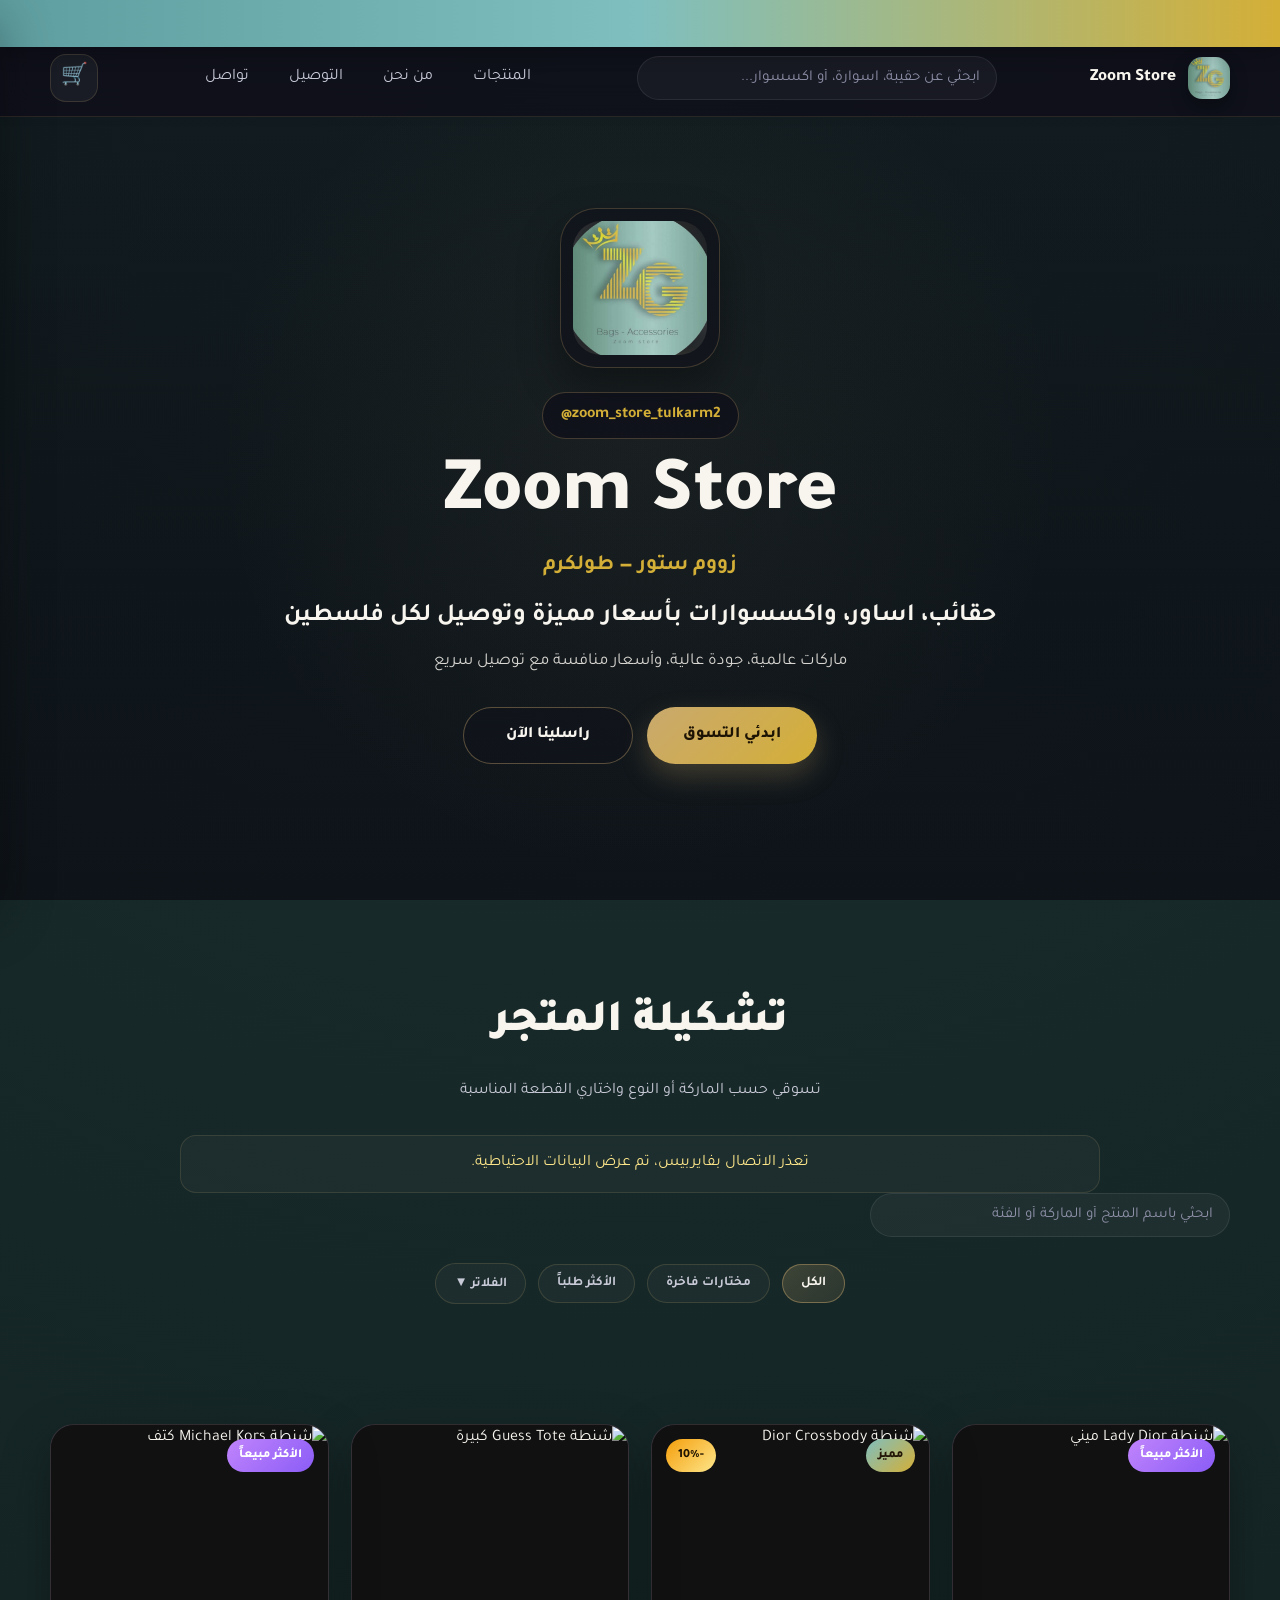
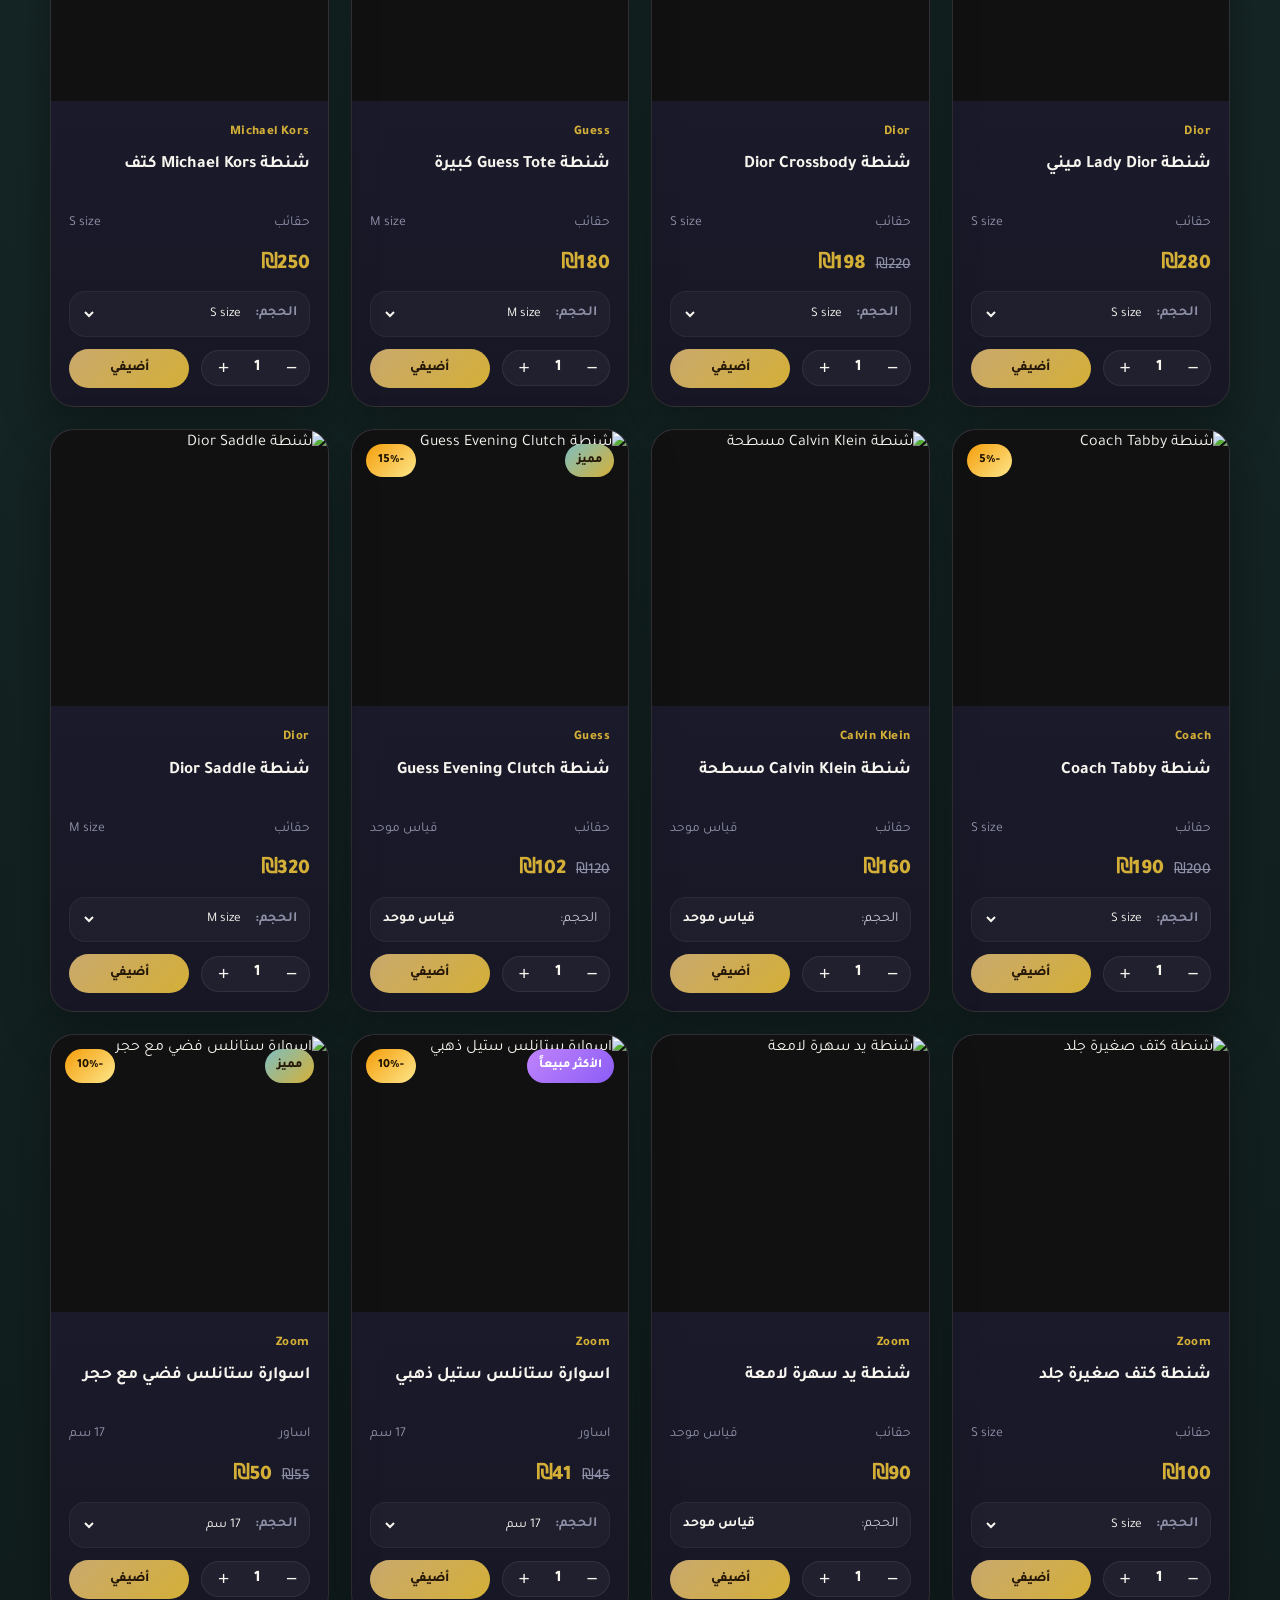
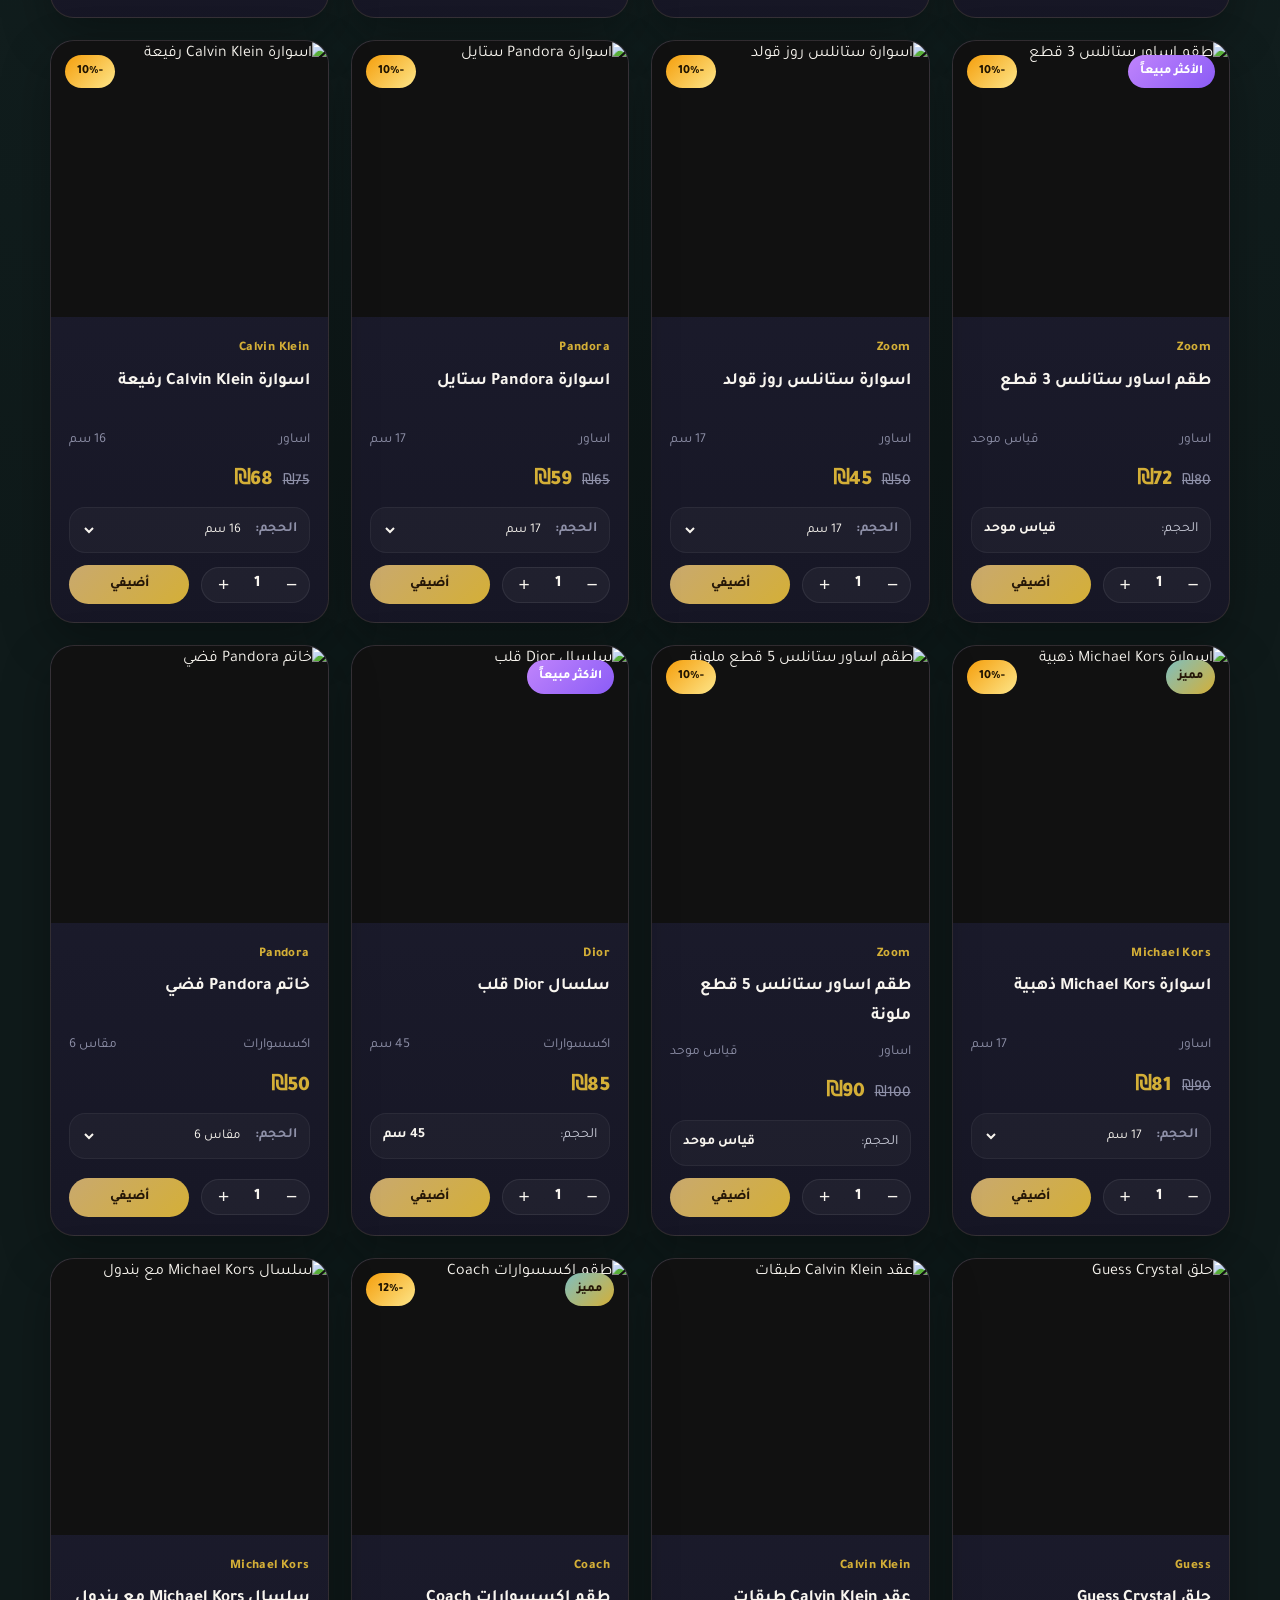
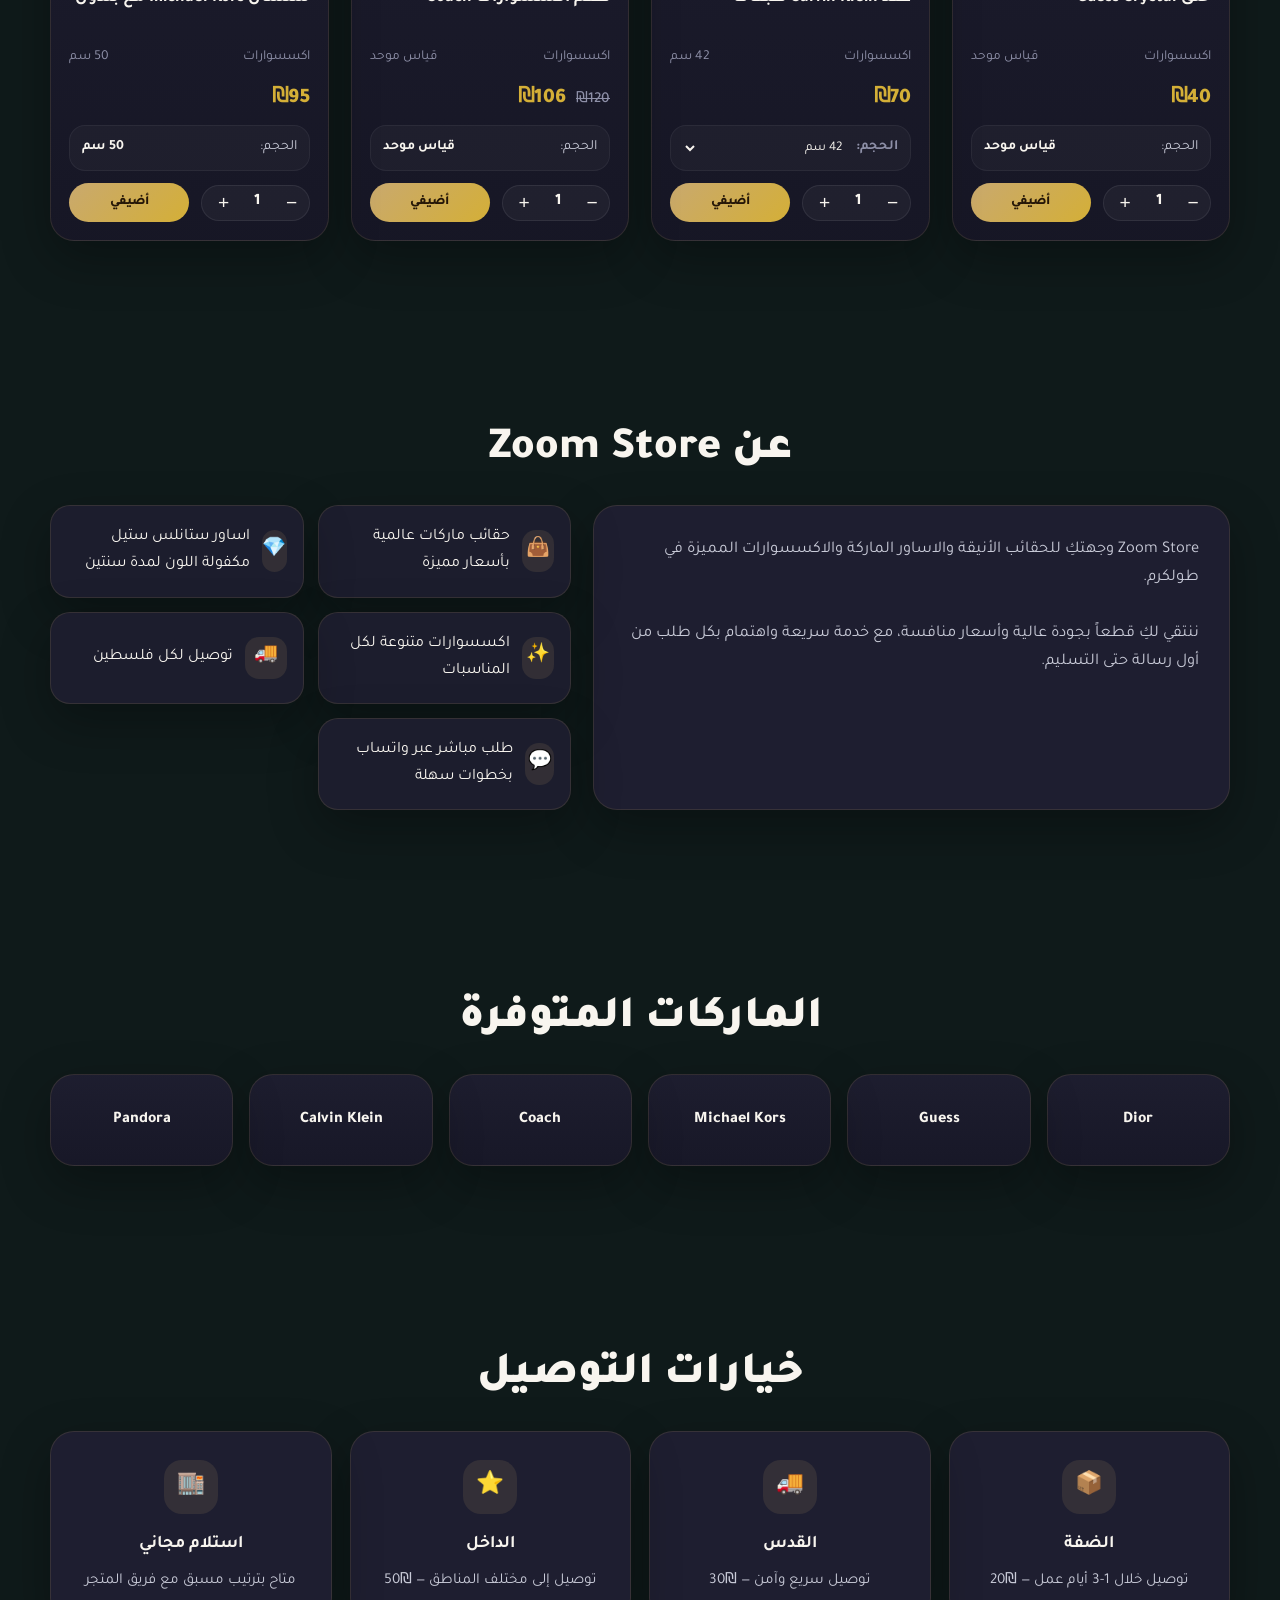
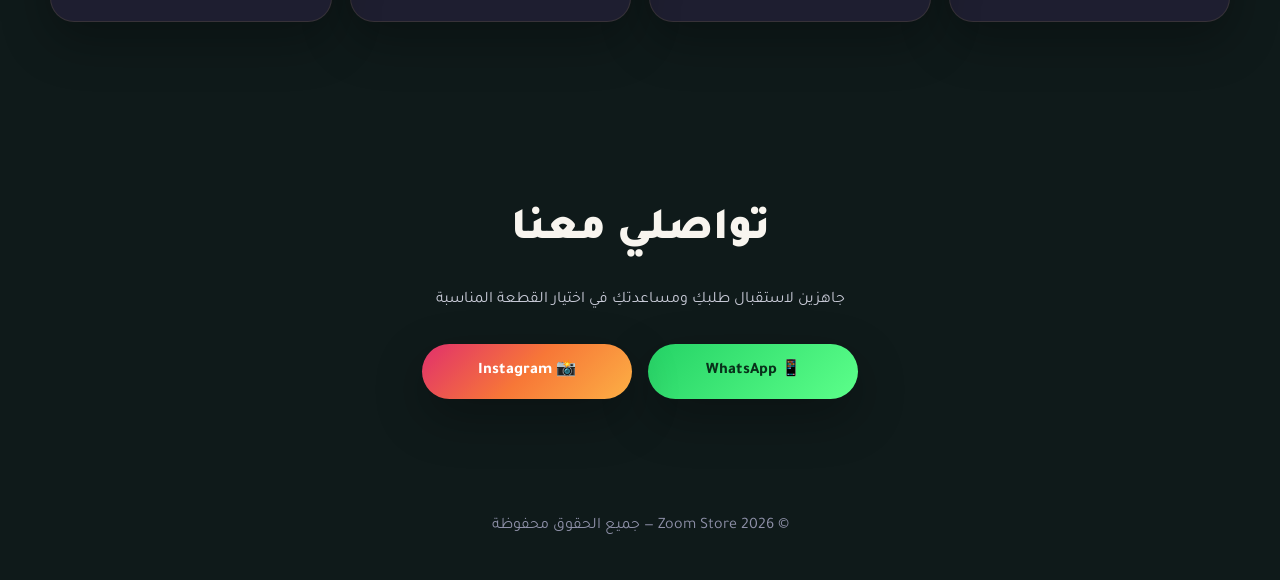
==== commit 6761696f: "Add hero background image" ====
--- a/index.html
+++ b/index.html
@@ -8,7 +8,7 @@
     <link rel="preconnect" href="https://fonts.googleapis.com">
     <link rel="preconnect" href="https://fonts.gstatic.com" crossorigin>
     <link href="https://fonts.googleapis.com/css2?family=Tajawal:wght@300;400;500;700;800;900&display=swap" rel="stylesheet">
-    <link rel="icon" href="data:image/svg+xml,%3Csvg xmlns='http://www.w3.org/2000/svg' viewBox='0 0 160 160'%3E%3Crect width='160' height='160' rx='34' fill='%230f0f1a'/%3E%3Ccircle cx='80' cy='80' r='52' fill='%231a1a2e' stroke='%23e88ca5' stroke-width='4'/%3E%3Ctext x='80' y='100' text-anchor='middle' font-family='Tajawal,sans-serif' font-size='60' font-weight='900' fill='%23f4a7b9'%3EZ%3C/text%3E%3Ctext x='80' y='142' text-anchor='middle' font-family='Tajawal,sans-serif' font-size='16' font-weight='700' fill='%23f8f5ef'%3EZoom%3C/text%3E%3C/svg%3E">
+    <link rel="icon" href="logo.png">
     <link rel="stylesheet" href="style.css">
 </head>
 <body>
@@ -19,7 +19,7 @@
     <nav class="navbar" id="navbar">
         <div class="container nav-container">
             <a href="#" class="logo">
-                <img src="data:image/svg+xml,%3Csvg xmlns='http://www.w3.org/2000/svg' viewBox='0 0 160 160'%3E%3Crect width='160' height='160' rx='34' fill='%230f0f1a'/%3E%3Ccircle cx='80' cy='80' r='52' fill='%231a1a2e' stroke='%23e88ca5' stroke-width='4'/%3E%3Ctext x='80' y='100' text-anchor='middle' font-family='Tajawal,sans-serif' font-size='60' font-weight='900' fill='%23f4a7b9'%3EZ%3C/text%3E%3Ctext x='80' y='142' text-anchor='middle' font-family='Tajawal,sans-serif' font-size='16' font-weight='700' fill='%23f8f5ef'%3EZoom%3C/text%3E%3C/svg%3E" alt="Zoom Store" class="logo-img" id="logoImg">
+                <img src="logo.png" alt="Zoom Store" class="logo-img" id="logoImg">
                 <span id="logoText" class="logo-text">Zoom Store</span>
             </a>
             <div class="nav-search">
@@ -48,9 +48,9 @@
         <div class="hero-overlay"></div>
         <div class="hero-content">
             <div class="hero-logo-shell">
-                <img src="data:image/svg+xml,%3Csvg xmlns='http://www.w3.org/2000/svg' viewBox='0 0 160 160'%3E%3Crect width='160' height='160' rx='34' fill='%230f0f1a'/%3E%3Ccircle cx='80' cy='80' r='52' fill='%231a1a2e' stroke='%23e88ca5' stroke-width='4'/%3E%3Ctext x='80' y='100' text-anchor='middle' font-family='Tajawal,sans-serif' font-size='60' font-weight='900' fill='%23f4a7b9'%3EZ%3C/text%3E%3Ctext x='80' y='142' text-anchor='middle' font-family='Tajawal,sans-serif' font-size='16' font-weight='700' fill='%23f8f5ef'%3EZoom%3C/text%3E%3C/svg%3E" id="heroLogo" alt="Zoom Store" class="hero-logo-img">
-            </div>
-            <span class="hero-kicker">@zoom_store_tulkarm2</span>
+                <img src="logo.png" id="heroLogo" alt="Zoom Store" class="hero-logo-img">
+            </div>
+            <span class="hero-kicker" dir="ltr">@zoom_store_tulkarm2</span>
             <h1 id="heroTitle">Zoom Store</h1>
             <p class="hero-arabic">زووم ستور — طولكرم</p>
             <p class="hero-subtitle" id="heroSubtitle">حقائب، اساور، واكسسوارات بأسعار مميزة وتوصيل لكل فلسطين</p>
@@ -129,10 +129,10 @@
         <div class="container">
             <h2 class="section-title">خيارات التوصيل</h2>
             <div class="delivery-grid">
-                <div class="delivery-card"><span class="delivery-icon">📦</span><h3>طولكرم والمحافظة</h3><p>توصيل خلال يوم عمل — ₪10</p></div>
-                <div class="delivery-card"><span class="delivery-icon">🚚</span><h3>باقي الضفة</h3><p>توصيل خلال 1-3 أيام — ₪20</p></div>
-                <div class="delivery-card"><span class="delivery-icon">⭐</span><h3>القدس والداخل</h3><p>توصيل إلى مختلف المناطق — ₪35</p></div>
-                <div class="delivery-card"><span class="delivery-icon">🏬</span><h3>استلام من طولكرم</h3><p>استلام مجاني بترتيب مسبق</p></div>
+                <div class="delivery-card"><span class="delivery-icon">📦</span><h3>الضفة</h3><p>توصيل خلال 1-3 أيام عمل — ₪20</p></div>
+                <div class="delivery-card"><span class="delivery-icon">🚚</span><h3>القدس</h3><p>توصيل سريع وآمن — ₪30</p></div>
+                <div class="delivery-card"><span class="delivery-icon">⭐</span><h3>الداخل</h3><p>توصيل إلى مختلف المناطق — ₪50</p></div>
+                <div class="delivery-card"><span class="delivery-icon">🏬</span><h3>استلام مجاني</h3><p>متاح بترتيب مسبق مع فريق المتجر</p></div>
             </div>
         </div>
     </section>
--- a/style.css
+++ b/style.css
@@ -1,7 +1,7 @@
 ﻿:root {
-    --primary: #e88ca5;
-    --accent: #f4a7b9;
-    --primary-dark: #c06a82;
+    --primary: #c9a96e;
+    --accent: #d4af37;
+    --primary-dark: #a98644;
     --bg: #0f0f1a;
     --bg-soft: #161625;
     --card: #1e1e30;
@@ -9,7 +9,7 @@
     --text: #f8f5ef;
     --text-light: #c8cad7;
     --muted: #8e90a8;
-    --border: rgba(244, 167, 185, 0.14);
+    --border: rgba(201, 169, 110, 0.14);
     --success: #22c55e;
     --danger: #ef4444;
     --shadow: 0 18px 50px rgba(0, 0, 0, 0.3);
@@ -19,12 +19,12 @@
 
 * { margin: 0; padding: 0; box-sizing: border-box; }
 html { scroll-behavior: smooth; }
-body { font-family: 'Tajawal', sans-serif; background: radial-gradient(circle at top, #1a1a2e, #0f0f1a 55%); color: var(--text); line-height: 1.7; overflow-x: hidden; }
+body { font-family: 'Tajawal', sans-serif; background: radial-gradient(circle at top, #1a2e2e, #0f1a1a 55%); color: var(--text); line-height: 1.7; overflow-x: hidden; }
 a { color: inherit; }
 img { max-width: 100%; }
 .container { max-width: 1220px; margin: 0 auto; padding: 0 20px; }
 
-.discount-banner { position: fixed; top: 0; left: 0; right: 0; z-index: 1200; background: linear-gradient(90deg, #b84d6a, #e88ca5, #f4a7b9); color: #3d0f1e; padding: 10px 0; overflow: hidden; box-shadow: 0 8px 18px rgba(0,0,0,0.2); }
+.discount-banner { position: fixed; top: 0; left: 0; right: 0; z-index: 1200; background: linear-gradient(90deg, #5f9ea0, #7fbfbf, #d4af37); color: #1a3a3a; padding: 10px 0; overflow: hidden; box-shadow: 0 8px 18px rgba(0,0,0,0.2); }
 .banner-scroll { display: inline-block; white-space: nowrap; animation: scrollBanner 28s linear infinite; font-weight: 800; padding-right: 100vw; }
 @keyframes scrollBanner { 0% { transform: translateX(0); } 100% { transform: translateX(-50%); } }
 body.has-banner .navbar { top: 40px; }
@@ -37,23 +37,23 @@
 .logo-text { font-size: 1.08rem; font-weight: 800; color: var(--text); white-space: nowrap; }
 .nav-links { display: flex; list-style: none; gap: 12px; }
 .nav-links a { padding: 9px 14px; text-decoration: none; color: var(--text-light); border-radius: 999px; transition: var(--transition); }
-.nav-links a:hover { color: var(--text); background: rgba(244, 167, 185, 0.1); }
+.nav-links a:hover { color: var(--text); background: rgba(201, 169, 110, 0.1); }
 .mobile-menu-btn { display: none; background: none; border: none; color: var(--accent); font-size: 1.9rem; cursor: pointer; }
 .mobile-menu { display: none; position: fixed; top: 74px; inset-inline: 14px; z-index: 1090; flex-direction: column; gap: 8px; background: rgba(24, 24, 39, 0.96); border: 1px solid var(--border); border-radius: 20px; box-shadow: var(--shadow); padding: 14px; }
 .mobile-menu.active { display: flex; }
 .mobile-menu a { text-decoration: none; color: var(--text-light); padding: 10px 12px; border-radius: 12px; }
-.mobile-menu a:hover { background: rgba(244, 167, 185, 0.1); color: var(--text); }
+.mobile-menu a:hover { background: rgba(201, 169, 110, 0.1); color: var(--text); }
 body.has-banner .mobile-menu { top: 114px; }
 
 .nav-search, .products-search { position: relative; flex: 1; max-width: 360px; }
 .nav-search input, .products-search input { width: 100%; border: 1px solid rgba(255,255,255,0.08); background: rgba(255,255,255,0.04); color: var(--text); padding: 12px 16px; border-radius: 999px; font-family: inherit; font-size: 0.95rem; transition: var(--transition); }
 .nav-search input::placeholder, .products-search input::placeholder { color: var(--muted); }
-.nav-search input:focus, .products-search input:focus { outline: none; border-color: rgba(244, 167, 185, 0.45); box-shadow: 0 0 0 4px rgba(244, 167, 185, 0.08); }
+.nav-search input:focus, .products-search input:focus { outline: none; border-color: rgba(201, 169, 110, 0.45); box-shadow: 0 0 0 4px rgba(201, 169, 110, 0.08); }
 .search-dropdown { position: absolute; top: calc(100% + 10px); right: 0; left: 0; background: var(--card); border: 1px solid var(--border); border-radius: 20px; box-shadow: var(--shadow); display: none; overflow: hidden; z-index: 40; }
 .search-dropdown.active { display: block; }
 .search-item { display: flex; align-items: center; gap: 12px; padding: 14px 16px; cursor: pointer; transition: var(--transition); border-bottom: 1px solid rgba(255,255,255,0.04); }
 .search-item:last-child { border-bottom: none; }
-.search-item:hover { background: rgba(244, 167, 185, 0.08); }
+.search-item:hover { background: rgba(201, 169, 110, 0.08); }
 .search-item img { width: 52px; height: 52px; border-radius: 14px; object-fit: cover; background: #111; }
 .search-item-info h4 { font-size: 0.95rem; margin-bottom: 3px; }
 .search-item-info span { color: var(--muted); font-size: 0.82rem; }
@@ -61,9 +61,9 @@
 .hero { min-height: 100vh; position: relative; display: flex; align-items: center; justify-content: center; text-align: center; padding: 96px 20px 48px; background: linear-gradient(rgba(10,10,18,0.46), rgba(10,10,18,0.7)), url('https://images.unsplash.com/photo-1523170335258-f5ed11844a49?w=1600&h=900&fit=crop') center/cover no-repeat; }
 .hero-overlay { position: absolute; inset: 0; background: radial-gradient(circle at center, rgba(201, 169, 110, 0.05), transparent 55%); }
 .hero-content { position: relative; z-index: 2; max-width: 900px; }
-.hero-logo-shell { width: 160px; height: 160px; margin: 0 auto 24px; padding: 12px; border-radius: 36px; background: rgba(15, 15, 26, 0.6); border: 1px solid rgba(244, 167, 185, 0.25); box-shadow: 0 20px 40px rgba(0,0,0,0.35); }
+.hero-logo-shell { width: 160px; height: 160px; margin: 0 auto 24px; padding: 12px; border-radius: 36px; background: rgba(15, 15, 26, 0.6); border: 1px solid rgba(201, 169, 110, 0.25); box-shadow: 0 20px 40px rgba(0,0,0,0.35); }
 .hero-logo-img { width: 100%; height: 100%; border-radius: 28px; object-fit: cover; }
-.hero-kicker { display: inline-flex; align-items: center; gap: 8px; padding: 9px 18px; border-radius: 999px; background: rgba(15, 15, 26, 0.72); color: var(--accent); border: 1px solid rgba(244, 167, 185, 0.28); font-weight: 700; margin-bottom: 18px; }
+.hero-kicker { display: inline-flex; align-items: center; gap: 8px; padding: 9px 18px; border-radius: 999px; background: rgba(15, 15, 26, 0.72); color: var(--accent); border: 1px solid rgba(201, 169, 110, 0.28); font-weight: 700; margin-bottom: 18px; }
 .hero h1 { font-size: clamp(2.6rem, 6vw, 4.8rem); line-height: 1.05; margin-bottom: 10px; font-weight: 900; }
 .hero-arabic { font-size: 1.35rem; color: var(--accent); margin-bottom: 12px; font-weight: 700; }
 .hero-subtitle { font-size: clamp(1.1rem, 2.5vw, 1.55rem); color: var(--text); margin-bottom: 10px; font-weight: 700; }
@@ -71,7 +71,7 @@
 .hero-actions { display: flex; justify-content: center; flex-wrap: wrap; gap: 14px; }
 .btn-primary, .btn-secondary-outline { display: inline-flex; align-items: center; justify-content: center; min-width: 170px; padding: 14px 28px; border-radius: 999px; text-decoration: none; font-weight: 800; transition: var(--transition); }
 .btn-primary { background: linear-gradient(135deg, var(--primary), var(--accent)); color: #1d1304; box-shadow: 0 12px 28px rgba(201,169,110,0.26); }
-.btn-secondary-outline { border: 1px solid rgba(244, 167, 185, 0.4); color: var(--text); background: rgba(15,15,26,0.35); }
+.btn-secondary-outline { border: 1px solid rgba(201, 169, 110, 0.4); color: var(--text); background: rgba(15,15,26,0.35); }
 .btn-primary:hover, .btn-secondary-outline:hover { transform: translateY(-3px); }
 
 section { padding: 86px 0; }
@@ -80,25 +80,25 @@
 
 .filter-section { padding-bottom: 34px; }
 .filter-toggle-bar { display: flex; flex-wrap: wrap; gap: 12px; justify-content: center; align-items: center; margin-top: 26px; }
-.filter-btn, .filter-toggle-btn { border: 1px solid rgba(244, 167, 185, 0.18); background: rgba(255,255,255,0.03); color: var(--text-light); padding: 10px 18px; border-radius: 999px; font-family: inherit; font-weight: 700; cursor: pointer; transition: var(--transition); }
-.filter-btn:hover, .filter-toggle-btn:hover, .filter-btn.active { background: linear-gradient(135deg, rgba(201,169,110,0.22), rgba(244,167,185,0.12)); color: var(--text); border-color: rgba(244, 167, 185, 0.45); }
+.filter-btn, .filter-toggle-btn { border: 1px solid rgba(201, 169, 110, 0.18); background: rgba(255,255,255,0.03); color: var(--text-light); padding: 10px 18px; border-radius: 999px; font-family: inherit; font-weight: 700; cursor: pointer; transition: var(--transition); }
+.filter-btn:hover, .filter-toggle-btn:hover, .filter-btn.active { background: linear-gradient(135deg, rgba(201,169,110,0.22), rgba(201,169,110,0.12)); color: var(--text); border-color: rgba(201, 169, 110, 0.45); }
 .filter-panel { margin-top: 22px; background: rgba(30, 30, 48, 0.9); border: 1px solid var(--border); border-radius: var(--radius); padding: 24px; box-shadow: var(--shadow); }
 .filter-group + .filter-group { margin-top: 18px; }
 .filter-group h4 { color: var(--accent); margin-bottom: 12px; font-size: 1.02rem; }
 .filter-group > div { display: flex; flex-wrap: wrap; gap: 10px; }
-.store-notice { max-width: 920px; margin: 18px auto 0; padding: 14px 18px; border-radius: 16px; border: 1px solid rgba(244,167,185,0.16); background: rgba(255,255,255,0.03); text-align: center; }
+.store-notice { max-width: 920px; margin: 18px auto 0; padding: 14px 18px; border-radius: 16px; border: 1px solid rgba(201,169,110,0.16); background: rgba(255,255,255,0.03); text-align: center; }
 .store-notice.warning { color: #fde68a; }
 .store-notice.error { color: #fecaca; }
 
 .products-shell { position: relative; }
 .store-loading { min-height: 220px; display: flex; flex-direction: column; align-items: center; justify-content: center; gap: 14px; color: var(--text-light); }
-.spinner { width: 52px; height: 52px; border: 4px solid rgba(244,167,185,0.16); border-top-color: var(--accent); border-radius: 50%; animation: spin 0.8s linear infinite; }
+.spinner { width: 52px; height: 52px; border: 4px solid rgba(201,169,110,0.16); border-top-color: var(--accent); border-radius: 50%; animation: spin 0.8s linear infinite; }
 @keyframes spin { from { transform: rotate(0); } to { transform: rotate(360deg); } }
 .products-grid { display: grid; grid-template-columns: repeat(4, minmax(0, 1fr)); gap: 22px; }
 .products-grid.is-loading { opacity: 0.3; }
 .empty-products { grid-column: 1 / -1; text-align: center; padding: 50px 20px; background: var(--card); border-radius: var(--radius); border: 1px solid var(--border); color: var(--text-light); }
 .product-card { position: relative; display: flex; flex-direction: column; background: linear-gradient(180deg, rgba(30,30,48,0.98), rgba(23,23,38,0.98)); border: 1px solid var(--border); border-radius: 24px; overflow: hidden; box-shadow: var(--shadow); transition: var(--transition); min-height: 100%; }
-.product-card:hover { transform: translateY(-6px); border-color: rgba(244, 167, 185, 0.3); }
+.product-card:hover { transform: translateY(-6px); border-color: rgba(201, 169, 110, 0.3); }
 .product-card.sold-out { opacity: 0.74; }
 .product-image { aspect-ratio: 1 / 1; overflow: hidden; background: #111; }
 .product-image img { width: 100%; height: 100%; object-fit: cover; transition: transform 0.5s ease; }
@@ -113,7 +113,7 @@
 .discount-badge { left: 14px; background: linear-gradient(135deg, #f59e0b, #fde68a); color: #1f1301; }
 .status-badge { right: 14px; color: #fff; }
 .status-badge.bestseller { background: linear-gradient(135deg, #c084fc, #8b5cf6); }
-.status-badge.special { background: linear-gradient(135deg, #e88ca5, #f4a7b9); color: #241607; }
+.status-badge.special { background: linear-gradient(135deg, #7fbfbf, #d4af37); color: #241607; }
 .status-badge.soldout { background: linear-gradient(135deg, #6b7280, #9ca3af); }
 .product-card-controls { padding: 0 18px 12px; }
 .card-size-selector, .card-size-single { background: rgba(255,255,255,0.03); border: 1px solid rgba(255,255,255,0.05); border-radius: 16px; padding: 10px 12px; color: var(--text-light); font-size: 0.88rem; }
@@ -126,7 +126,7 @@
 .product-card-actions { margin-top: auto; display: grid; grid-template-columns: 1fr auto; gap: 12px; align-items: center; padding: 0 18px 18px; }
 .qty-selector { display: inline-flex; align-items: center; background: rgba(255,255,255,0.04); border: 1px solid rgba(255,255,255,0.08); border-radius: 999px; overflow: hidden; }
 .qty-selector button { width: 34px; height: 34px; border: none; background: transparent; color: var(--text); font-size: 1.2rem; cursor: pointer; transition: var(--transition); }
-.qty-selector button:hover { background: rgba(244,167,185,0.12); color: var(--accent); }
+.qty-selector button:hover { background: rgba(201,169,110,0.12); color: var(--accent); }
 .qty-selector span { min-width: 34px; text-align: center; font-weight: 800; }
 .btn-add-cart { min-width: 120px; padding: 11px 16px; border: none; border-radius: 999px; background: linear-gradient(135deg, var(--primary), var(--accent)); color: #241607; font-family: inherit; font-weight: 800; cursor: pointer; transition: var(--transition); }
 .btn-add-cart:hover:not(:disabled) { transform: translateY(-2px); box-shadow: 0 12px 22px rgba(201,169,110,0.22); }
@@ -138,7 +138,7 @@
 .about-text-card { padding: 30px; color: var(--text-light); font-size: 1.03rem; }
 .about-features { display: grid; grid-template-columns: repeat(2, minmax(0, 1fr)); gap: 14px; }
 .feature { display: flex; align-items: center; gap: 12px; background: rgba(30,30,48,0.9); border: 1px solid var(--border); border-radius: 20px; padding: 18px 16px; color: var(--text); box-shadow: var(--shadow); }
-.feature-icon { width: 42px; height: 42px; display: inline-flex; align-items: center; justify-content: center; border-radius: 14px; background: rgba(244,167,185,0.12); font-size: 1.2rem; }
+.feature-icon { width: 42px; height: 42px; display: inline-flex; align-items: center; justify-content: center; border-radius: 14px; background: rgba(201,169,110,0.12); font-size: 1.2rem; }
 
 .brands-grid { display: grid; grid-template-columns: repeat(6, minmax(0, 1fr)); gap: 16px; }
 .brand-tile { display: flex; align-items: center; justify-content: center; min-height: 92px; padding: 18px; text-align: center; font-weight: 800; color: var(--text); background: linear-gradient(180deg, rgba(30,30,48,0.98), rgba(24,24,40,0.98)); }
@@ -147,7 +147,7 @@
 
 .delivery-grid { display: grid; grid-template-columns: repeat(4, minmax(0, 1fr)); gap: 18px; }
 .delivery-card { padding: 28px 22px; text-align: center; }
-.delivery-icon { width: 54px; height: 54px; display: inline-flex; align-items: center; justify-content: center; border-radius: 18px; background: rgba(244,167,185,0.12); font-size: 1.4rem; margin-bottom: 16px; }
+.delivery-icon { width: 54px; height: 54px; display: inline-flex; align-items: center; justify-content: center; border-radius: 18px; background: rgba(201,169,110,0.12); font-size: 1.4rem; margin-bottom: 16px; }
 .delivery-card h3 { margin-bottom: 8px; font-size: 1.1rem; }
 .delivery-card p { color: var(--text-light); font-size: 0.95rem; }
 
@@ -157,8 +157,8 @@
 .social-btn.instagram { background: linear-gradient(135deg, #e1306c, #f77737, #fcb045); color: #fff; }
 .social-btn:hover { transform: translateY(-4px); }
 
-.cart-icon { position: relative; width: 48px; height: 48px; border-radius: 16px; border: 1px solid rgba(244,167,185,0.18); background: rgba(255,255,255,0.05); display: inline-flex; align-items: center; justify-content: center; font-size: 1.35rem; cursor: pointer; transition: var(--transition); flex-shrink: 0; }
-.cart-icon:hover { border-color: rgba(244,167,185,0.42); transform: translateY(-2px); }
+.cart-icon { position: relative; width: 48px; height: 48px; border-radius: 16px; border: 1px solid rgba(201,169,110,0.18); background: rgba(255,255,255,0.05); display: inline-flex; align-items: center; justify-content: center; font-size: 1.35rem; cursor: pointer; transition: var(--transition); flex-shrink: 0; }
+.cart-icon:hover { border-color: rgba(201,169,110,0.42); transform: translateY(-2px); }
 .cart-icon.cart-shake { animation: cartShake 0.55s ease; }
 @keyframes cartShake { 0%,100% { transform: translateX(0); } 25% { transform: translateX(-5px); } 50% { transform: translateX(5px); } 75% { transform: translateX(-3px); } }
 .cart-badge { position: absolute; top: -5px; left: -5px; min-width: 22px; height: 22px; padding: 0 6px; border-radius: 999px; background: linear-gradient(135deg, var(--accent), var(--primary)); color: #241607; align-items: center; justify-content: center; font-size: 0.76rem; font-weight: 900; box-shadow: 0 8px 18px rgba(0,0,0,0.25); }
@@ -200,7 +200,7 @@
 .pdp-size-section { display: flex; flex-direction: column; gap: 12px; }
 .pdp-size-options { display: flex; flex-wrap: wrap; gap: 10px; }
 .pdp-size-btn { border: 1px solid rgba(255,255,255,0.08); background: rgba(255,255,255,0.03); color: var(--text); border-radius: 999px; padding: 10px 14px; font-family: inherit; font-weight: 700; cursor: pointer; }
-.pdp-size-btn.active { background: linear-gradient(135deg, rgba(201,169,110,0.25), rgba(244,167,185,0.12)); border-color: rgba(244,167,185,0.4); color: var(--accent); }
+.pdp-size-btn.active { background: linear-gradient(135deg, rgba(201,169,110,0.25), rgba(201,169,110,0.12)); border-color: rgba(201,169,110,0.4); color: var(--accent); }
 .pdp-qty { display: flex; align-items: center; justify-content: space-between; gap: 12px; }
 .pdp-add-btn { width: 100%; padding: 14px 16px; margin-top: auto; }
 
